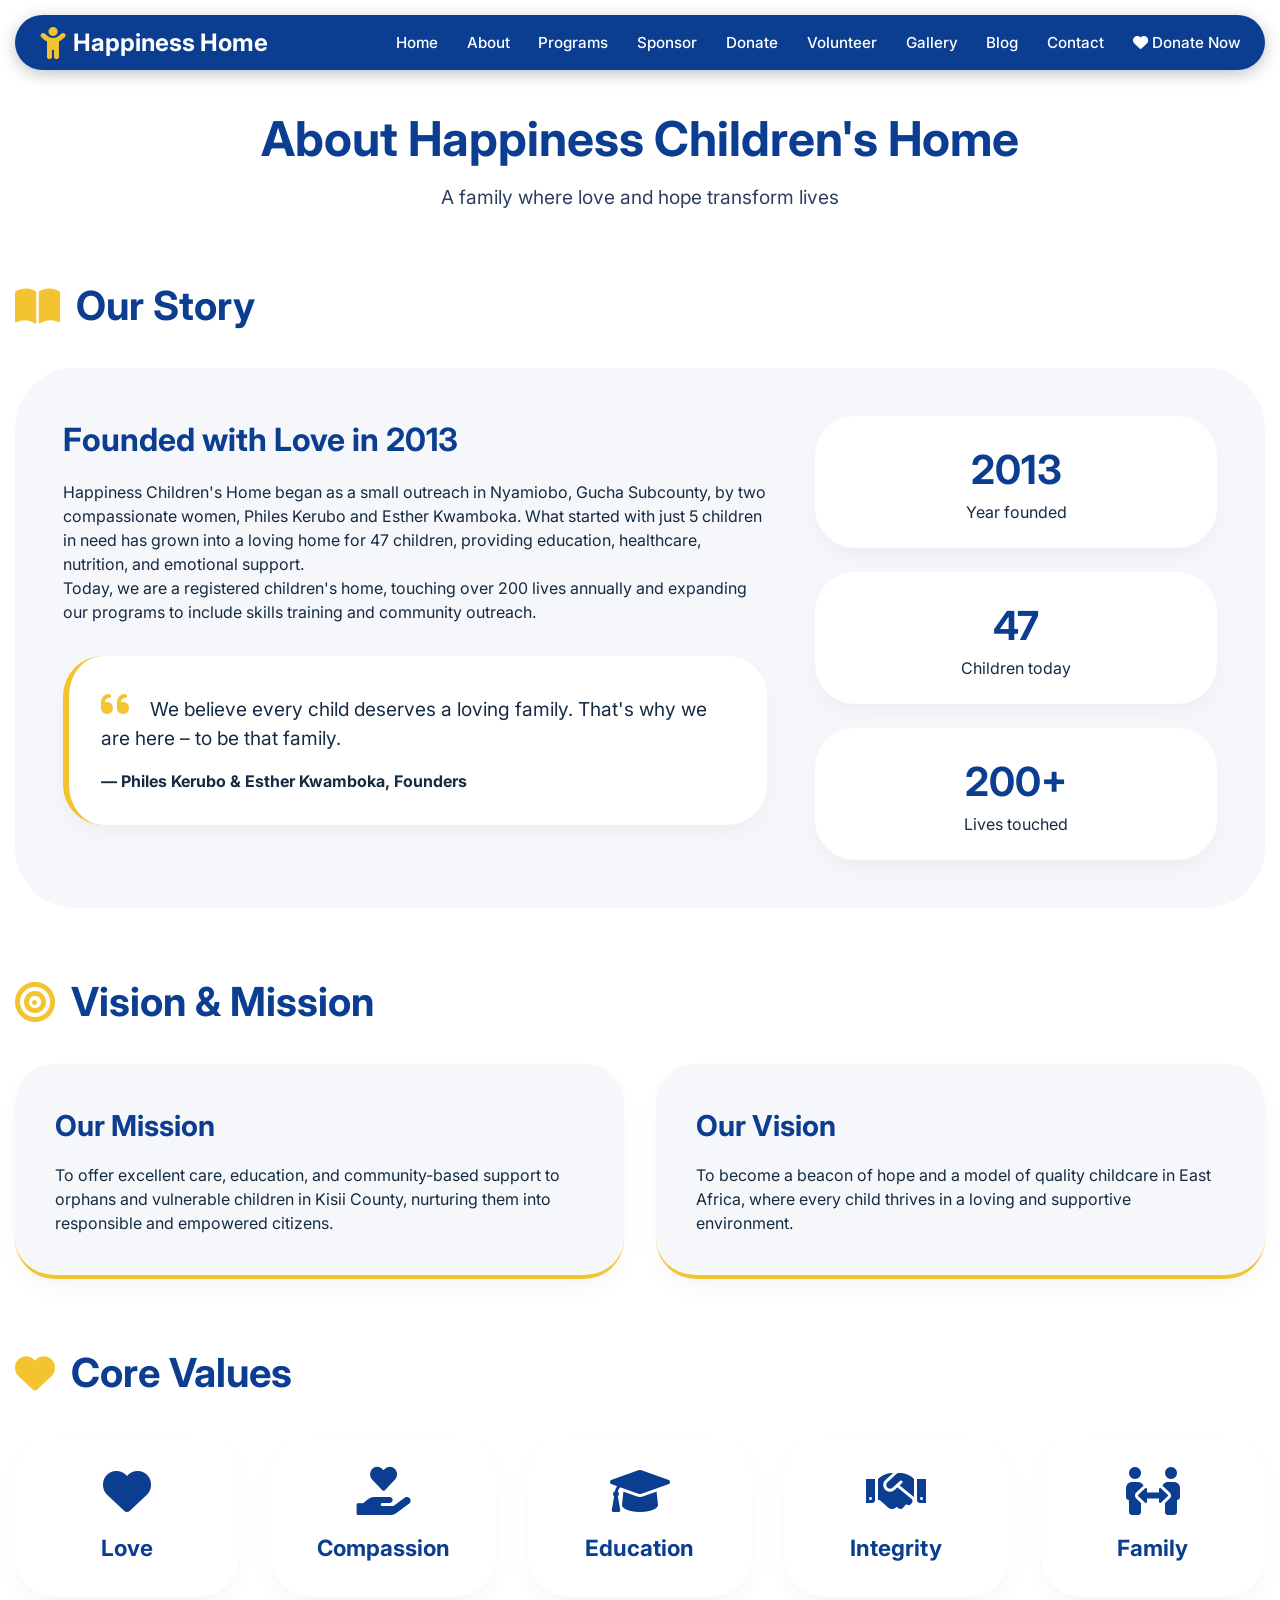
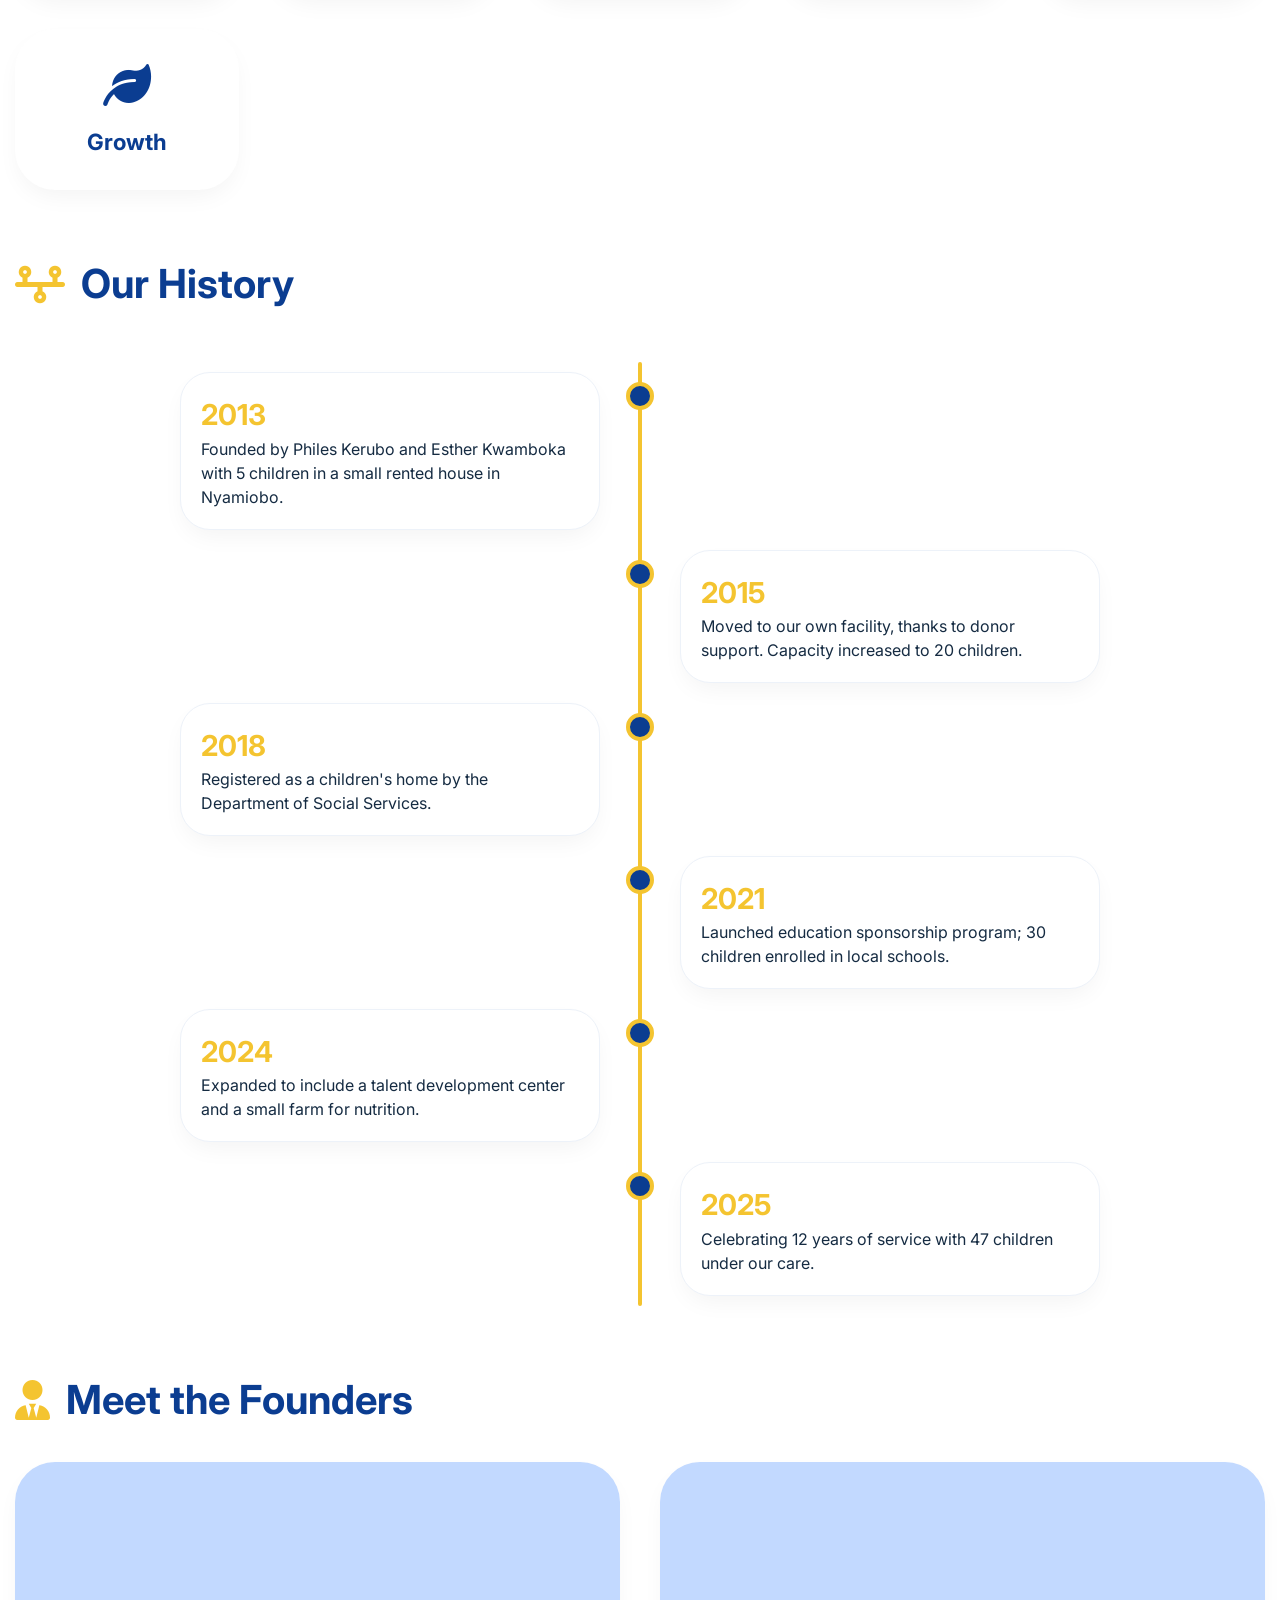
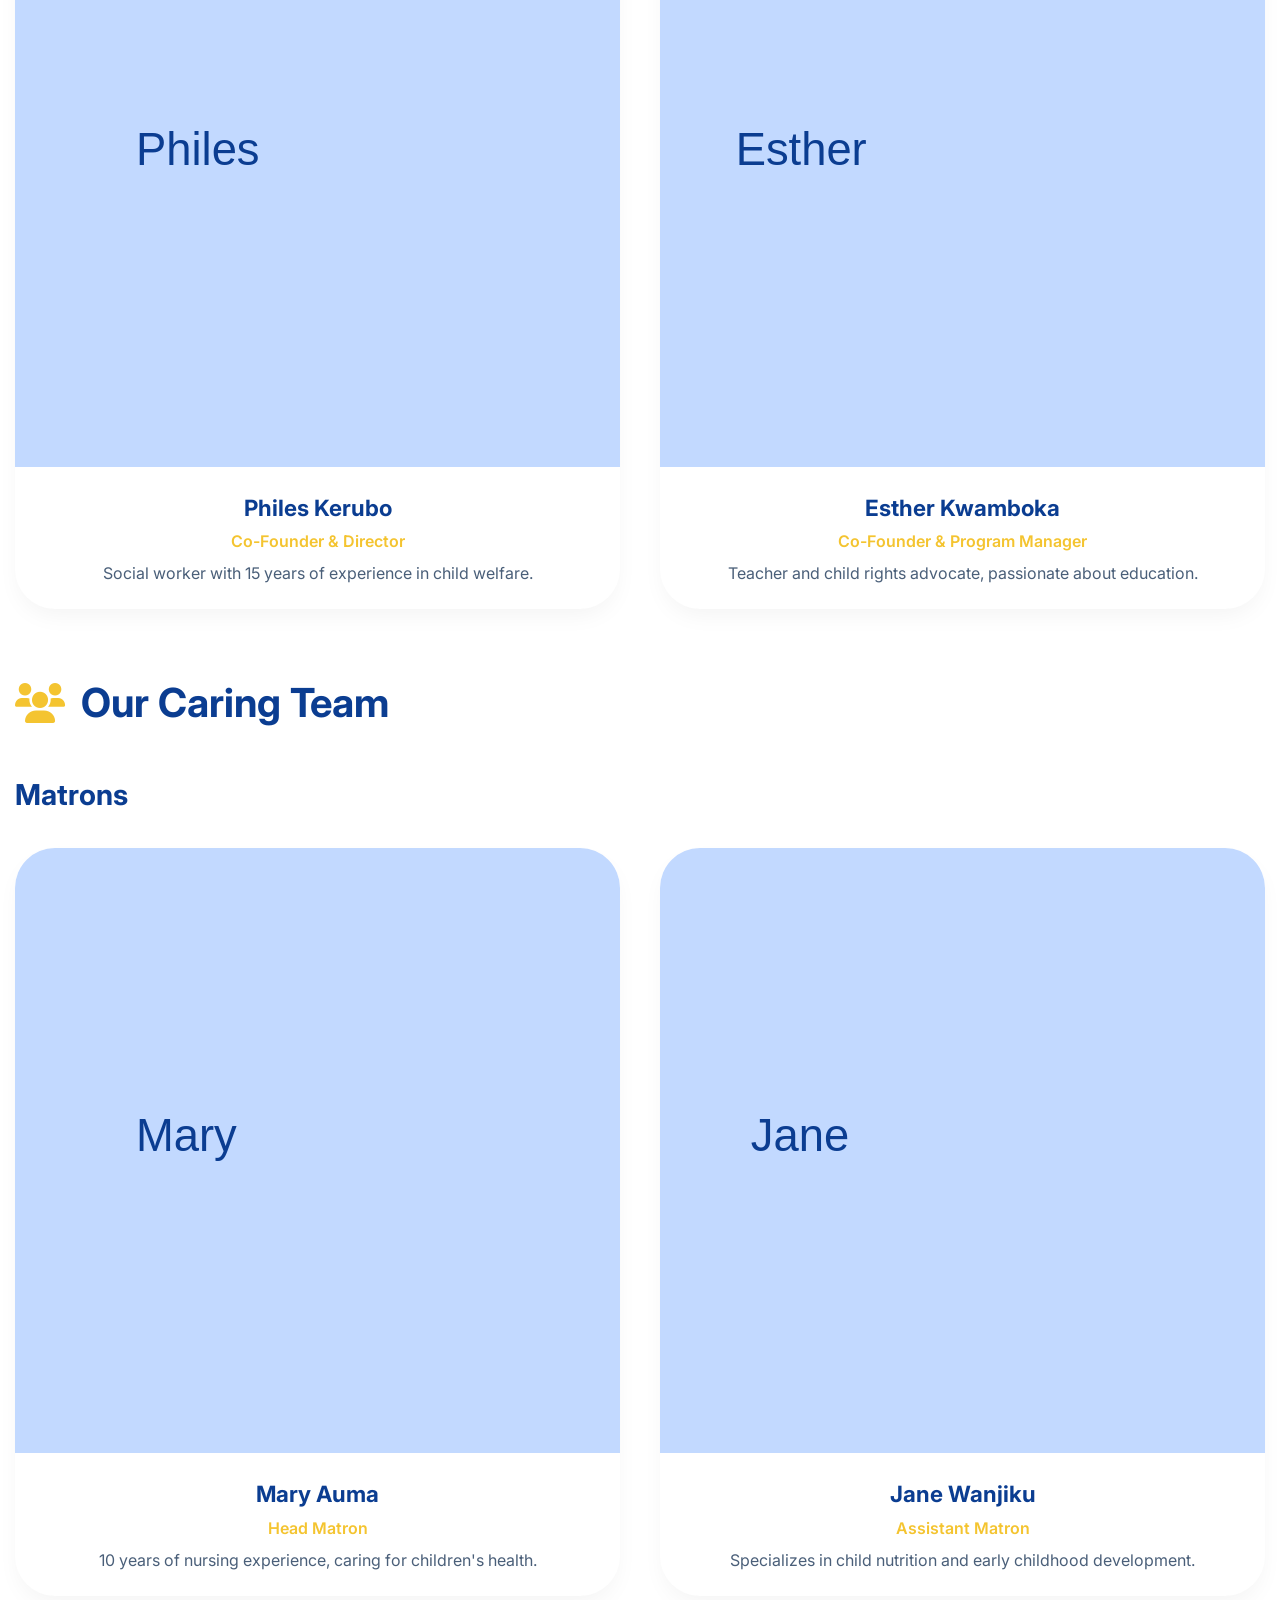
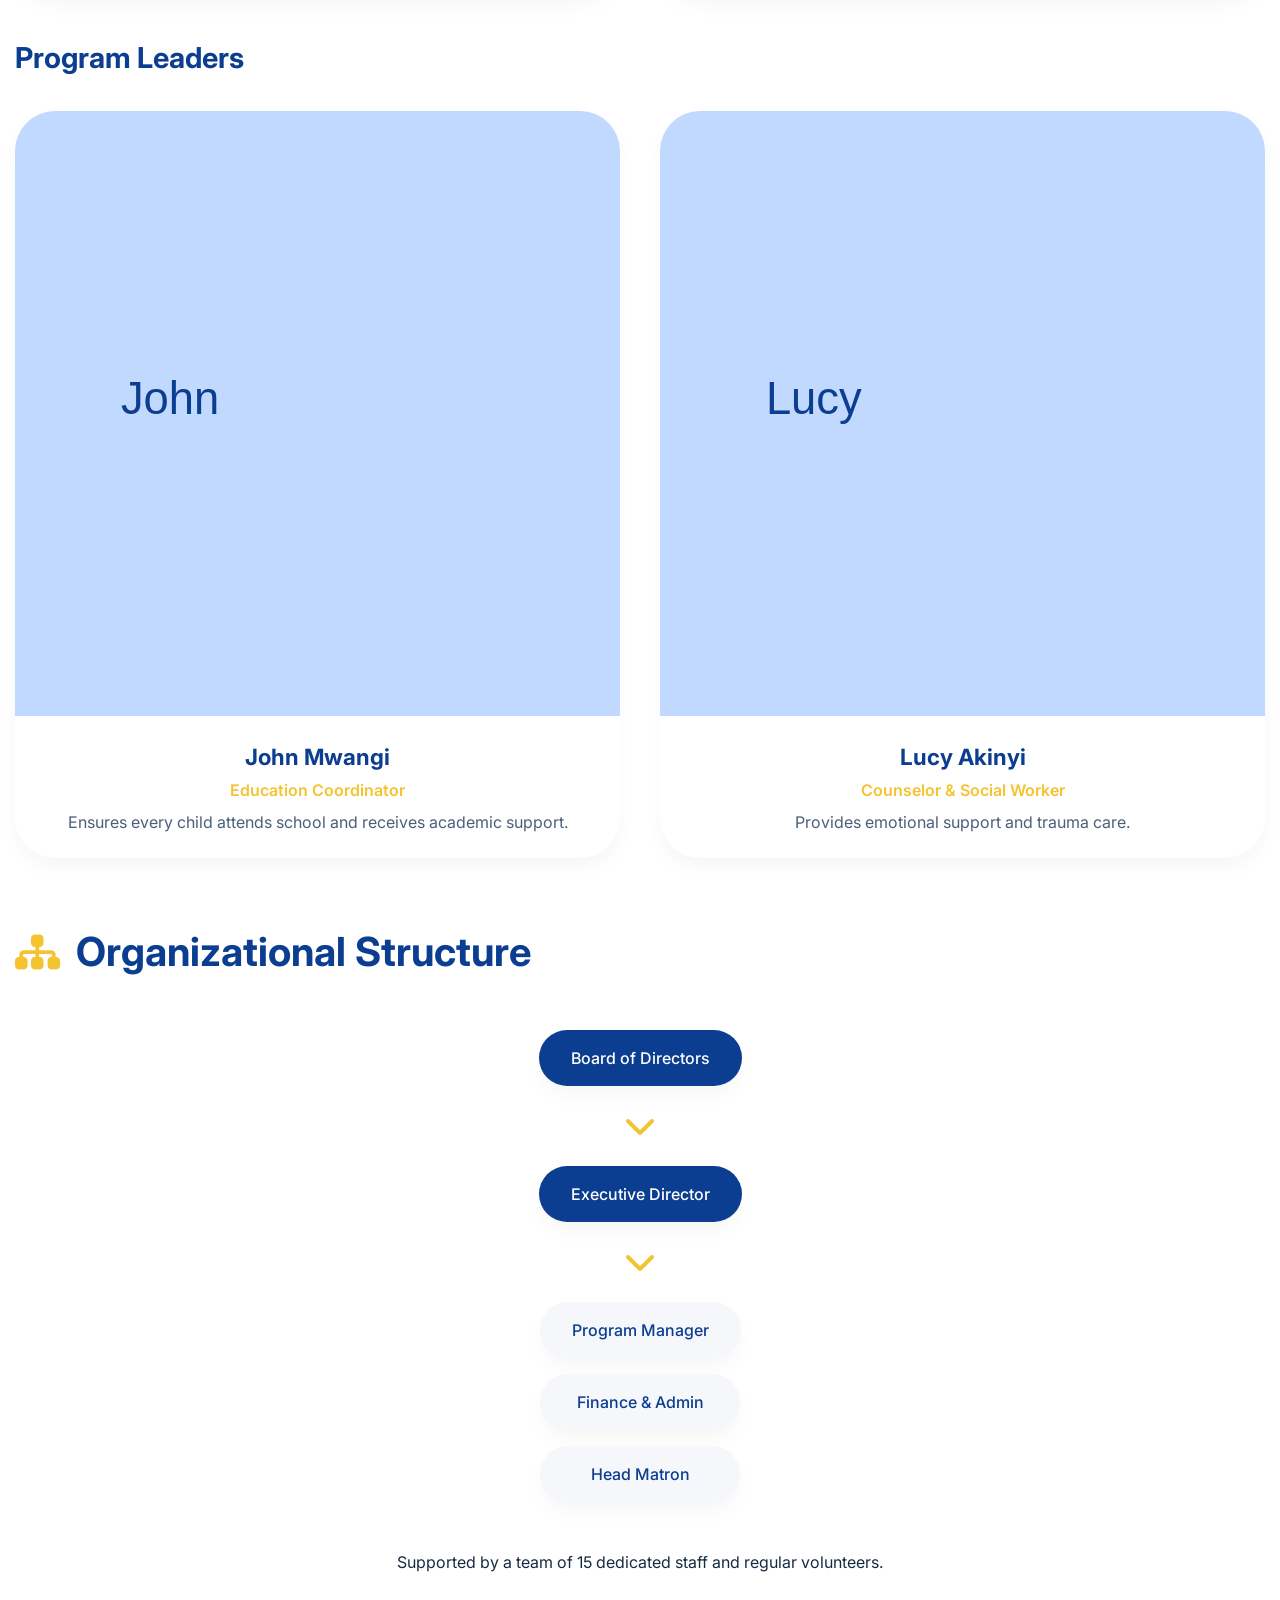
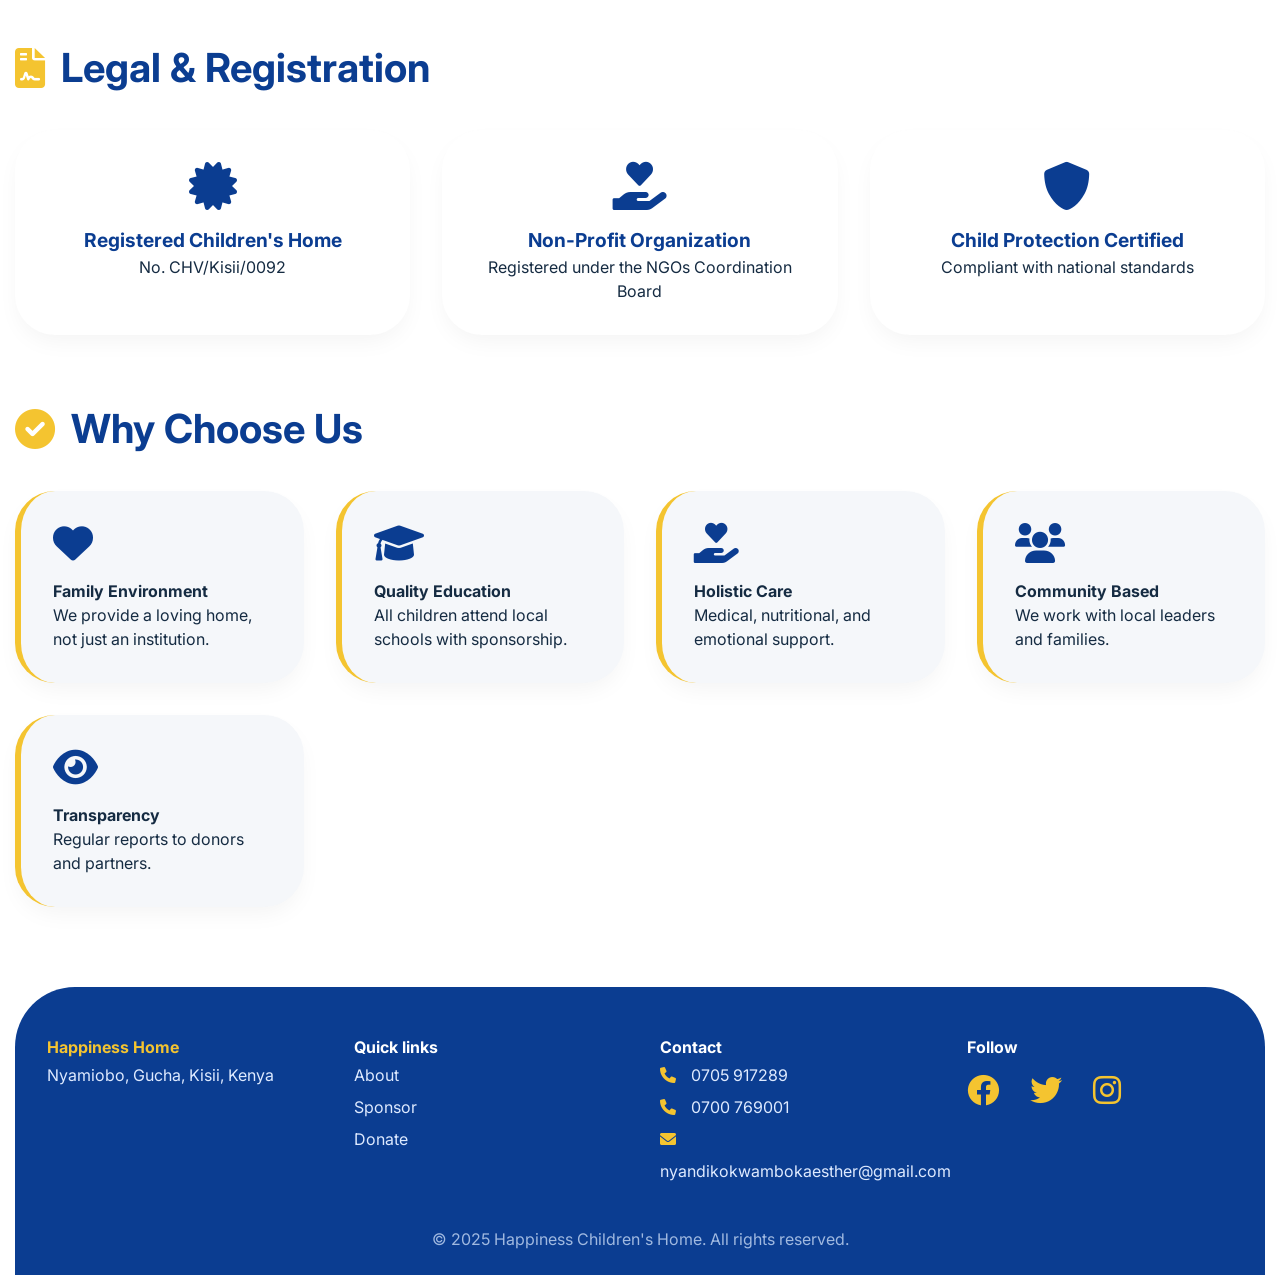
==== about.html @ 5066a1a9 "more updates" ====
<!DOCTYPE html>
<html lang="en">
<head>
    <meta charset="UTF-8">
    <meta name="viewport" content="width=device-width, initial-scale=1.0, maximum-scale=5.0">
    <title>About Us - Happiness Children's Home</title>
    <!-- Font Awesome 6 -->
    <link rel="stylesheet" href="https://cdnjs.cloudflare.com/ajax/libs/font-awesome/6.0.0-beta3/css/all.min.css">
    <!-- Google Fonts: Inter -->
    <link rel="preconnect" href="https://fonts.googleapis.com">
    <link rel="preconnect" href="https://fonts.gstatic.com" crossorigin>
    <link href="https://fonts.googleapis.com/css2?family=Inter:opsz,wght@14..32,300..700&display=swap" rel="stylesheet">
    <style>
        * {
            margin: 0;
            padding: 0;
            box-sizing: border-box;
        }

        body {
            font-family: 'Inter', sans-serif;
            background-color: #ffffff;
            color: #152b42;
            line-height: 1.5;
            padding: 0 15px;
        }

        :root {
            --dark-blue: #0B3D91;
            --white: #FFFFFF;
            --soft-gold: #F4C430;
            --light-sky: #4DA6FF;
            --light-bg: #F5F7FA;
            --shadow: 0 20px 35px -8px rgba(0, 30, 60, 0.15);
            --card-shadow: 0 10px 25px -5px rgba(0, 0, 0, 0.05);
        }

        /* floating navigation */
        .floating-nav {
            position: sticky;
            top: 15px;
            z-index: 1000;
            background-color: var(--dark-blue);
            box-shadow: 0 4px 16px rgba(0, 20, 40, 0.25);
            width: 100%;
            max-width: 1280px;
            margin: 0 auto 20px;
            border-radius: 60px;
        }

        .nav-container {
            display: flex;
            align-items: center;
            justify-content: space-between;
            padding: 0.6rem 1.5rem;
        }

        .logo a {
            font-weight: 700;
            font-size: 1.5rem;
            color: var(--white);
            text-decoration: none;
            display: flex;
            align-items: center;
            gap: 0.4rem;
        }

        .logo i {
            color: var(--soft-gold);
            font-size: 2rem;
        }

        .nav-menu {
            display: flex;
            align-items: center;
            gap: 1.8rem;
            list-style: none;
        }

        .nav-menu li a {
            color: var(--white);
            text-decoration: none;
            font-weight: 500;
            font-size: 0.95rem;
            transition: 0.2s;
            padding-bottom: 0.25rem;
            border-bottom: 2px solid transparent;
        }

        .nav-menu li a:hover,
        .nav-menu li a.active {
            border-bottom-color: var(--soft-gold);
            color: var(--soft-gold);
        }

        .donate-btn-nav {
            background-color: var(--soft-gold);
            color: var(--dark-blue) !important;
            padding: 0.5rem 1.8rem !important;
            border-radius: 40px;
            font-weight: 600;
            border-bottom: none !important;
        }

        .hamburger {
            display: none;
            font-size: 2rem;
            color: white;
            background: none;
            border: none;
            cursor: pointer;
        }

        /* mobile menu */
        .mobile-menu {
            display: none;
            position: fixed;
            top: 85px;
            left: 15px;
            right: 15px;
            background: var(--light-bg);
            border-radius: 30px;
            padding: 1.5rem;
            box-shadow: var(--shadow);
            z-index: 999;
            border: 2px solid var(--soft-gold);
            max-height: 80vh;
            overflow-y: auto;
        }

        .mobile-menu:not(.hide) {
            display: block;
        }

        .mobile-nav-links {
            list-style: none;
        }

        .mobile-nav-links li {
            margin-bottom: 0.8rem;
        }

        .mobile-nav-links li a {
            display: block;
            padding: 0.8rem 1rem;
            background: white;
            color: var(--dark-blue);
            text-decoration: none;
            font-weight: 500;
            border-radius: 40px;
            text-align: center;
            border: 1px solid #e0e7f0;
        }

        .mobile-nav-links .donate-btn-mobile {
            background: var(--soft-gold);
            font-weight: 700;
            border: none;
        }

        /* page header */
        .page-header {
            text-align: center;
            margin: 3rem 0 2rem;
        }

        .page-header h1 {
            font-size: 3rem;
            color: var(--dark-blue);
            margin-bottom: 0.5rem;
        }

        .page-header p {
            color: #2d3e5f;
            font-size: 1.2rem;
        }

        /* section titles */
        .section-title {
            font-size: 2.5rem;
            color: var(--dark-blue);
            margin: 4rem 0 2rem;
            display: flex;
            align-items: center;
            gap: 1rem;
            flex-wrap: wrap;
        }

        .section-title i {
            color: var(--soft-gold);
            font-size: 2.5rem;
        }

        .section-subtitle {
            font-size: 1.8rem;
            color: var(--dark-blue);
            margin: 2.5rem 0 1.5rem;
        }

        /* our story */
        .story-grid {
            display: flex;
            flex-wrap: wrap;
            gap: 3rem;
            background: var(--light-bg);
            border-radius: 60px;
            padding: 3rem;
            margin: 2rem 0;
        }

        .story-content {
            flex: 2 1 400px;
        }

        .story-content h2 {
            font-size: 2rem;
            color: var(--dark-blue);
            margin-bottom: 1rem;
        }

        .founder-quote {
            background: white;
            padding: 2rem;
            border-radius: 40px;
            margin-top: 2rem;
            box-shadow: var(--card-shadow);
            border-left: 6px solid var(--soft-gold);
        }

        .founder-quote i {
            color: var(--soft-gold);
            font-size: 2rem;
            margin-right: 1rem;
        }

        .story-stats {
            flex: 1 1 250px;
            display: flex;
            flex-direction: column;
            gap: 1.5rem;
        }

        .stat-bubble {
            background: white;
            border-radius: 40px;
            padding: 1.5rem;
            text-align: center;
            box-shadow: var(--card-shadow);
        }

        .stat-bubble h3 {
            font-size: 2.5rem;
            color: var(--dark-blue);
        }

        /* mission vision cards */
        .mv-grid {
            display: grid;
            grid-template-columns: repeat(auto-fit, minmax(280px, 1fr));
            gap: 2rem;
            margin: 2rem 0;
        }

        .mv-card {
            background: var(--light-bg);
            padding: 2.5rem;
            border-radius: 40px;
            box-shadow: var(--card-shadow);
            border-bottom: 4px solid var(--soft-gold);
        }

        .mv-card h3 {
            font-size: 1.8rem;
            color: var(--dark-blue);
            margin-bottom: 1rem;
        }

        /* core values grid */
        .values-grid {
            display: grid;
            grid-template-columns: repeat(auto-fit, minmax(200px, 1fr));
            gap: 2rem;
            margin: 2rem 0;
        }

        .value-item {
            background: white;
            padding: 2rem;
            border-radius: 40px;
            text-align: center;
            box-shadow: var(--card-shadow);
            transition: transform 0.3s;
        }

        .value-item:hover {
            transform: translateY(-5px);
        }

        .value-item i {
            font-size: 3rem;
            color: var(--dark-blue);
            margin-bottom: 1rem;
        }

        .value-item h4 {
            font-size: 1.4rem;
            color: var(--dark-blue);
        }

        /* timeline */
        .timeline {
            position: relative;
            max-width: 1000px;
            margin: 3rem auto;
        }

        .timeline::after {
            content: '';
            position: absolute;
            width: 4px;
            background: var(--soft-gold);
            top: 0;
            bottom: 0;
            left: 50%;
            margin-left: -2px;
            border-radius: 2px;
        }

        .timeline-item {
            padding: 10px 40px;
            position: relative;
            width: 50%;
            box-sizing: border-box;
        }

        .timeline-item:nth-child(odd) {
            left: 0;
        }

        .timeline-item:nth-child(even) {
            left: 50%;
        }

        .timeline-content {
            padding: 20px;
            background: white;
            border-radius: 30px;
            box-shadow: var(--card-shadow);
            border: 1px solid #edf2f9;
        }

        .timeline-content .year {
            font-size: 1.8rem;
            font-weight: 700;
            color: var(--soft-gold);
        }

        .timeline-item::after {
            content: '';
            position: absolute;
            width: 20px;
            height: 20px;
            background: var(--dark-blue);
            border: 4px solid var(--soft-gold);
            border-radius: 50%;
            top: 20px;
            right: -14px;
            z-index: 1;
        }

        .timeline-item:nth-child(even)::after {
            left: -14px;
        }

        /* team grid (founders, matrons, leaders) */
        .team-grid {
            display: grid;
            grid-template-columns: repeat(auto-fit, minmax(240px, 1fr));
            gap: 2.5rem;
            margin: 2rem 0;
        }

        .team-card {
            background: white;
            border-radius: 40px;
            overflow: hidden;
            box-shadow: var(--card-shadow);
            transition: transform 0.3s, box-shadow 0.3s;
            text-align: center;
        }

        .team-card:hover {
            transform: translateY(-8px);
            box-shadow: 0 20px 30px -8px rgba(11,61,145,0.2);
        }

        .team-image {
            width: 100%;
            aspect-ratio: 1 / 1;
            overflow: hidden;
        }

        .team-image img {
            width: 100%;
            height: 100%;
            object-fit: cover;
            transition: transform 0.4s;
        }

        .team-card:hover .team-image img {
            transform: scale(1.05);
        }

        .team-info {
            padding: 1.5rem;
        }

        .team-info h4 {
            font-size: 1.4rem;
            color: var(--dark-blue);
            margin-bottom: 0.3rem;
        }

        .team-info .role {
            color: var(--soft-gold);
            font-weight: 600;
            margin-bottom: 0.5rem;
        }

        .team-info p {
            color: #4a5f79;
        }

        /* organizational structure (simple tree) */
        .org-chart {
            display: flex;
            flex-wrap: wrap;
            justify-content: center;
            gap: 2rem;
            margin: 3rem 0;
        }

        .org-level {
            display: flex;
            flex-direction: column;
            align-items: center;
            gap: 1rem;
        }

        .org-node {
            background: var(--dark-blue);
            color: white;
            padding: 1rem 2rem;
            border-radius: 60px;
            font-weight: 500;
            box-shadow: var(--card-shadow);
            min-width: 200px;
            text-align: center;
        }

        .org-node.small {
            background: var(--light-bg);
            color: var(--dark-blue);
        }

        .org-connector {
            font-size: 2rem;
            color: var(--soft-gold);
        }

        /* legal badges */
        .legal-grid {
            display: flex;
            flex-wrap: wrap;
            gap: 2rem;
            justify-content: center;
            margin: 2rem 0;
        }

        .legal-badge {
            background: white;
            padding: 2rem;
            border-radius: 40px;
            box-shadow: var(--card-shadow);
            text-align: center;
            flex: 1 1 200px;
        }

        .legal-badge i {
            font-size: 3rem;
            color: var(--dark-blue);
            margin-bottom: 1rem;
        }

        .legal-badge h4 {
            font-size: 1.2rem;
            color: var(--dark-blue);
        }

        /* why choose us */
        .why-grid {
            display: grid;
            grid-template-columns: repeat(auto-fit, minmax(250px, 1fr));
            gap: 2rem;
            margin: 2rem 0;
        }

        .why-card {
            background: var(--light-bg);
            padding: 2rem;
            border-radius: 40px;
            box-shadow: var(--card-shadow);
            border-left: 6px solid var(--soft-gold);
        }

        .why-card i {
            font-size: 2.5rem;
            color: var(--dark-blue);
            margin-bottom: 1rem;
        }

        /* footer */
        footer {
            background: var(--dark-blue);
            color: white;
            margin-top: 5rem;
            padding: 3rem 2rem 1.5rem;
            border-radius: 60px 60px 0 0;
        }

        .footer-grid {
            max-width: 1280px;
            margin: 0 auto;
            display: grid;
            grid-template-columns: repeat(auto-fit, minmax(180px, 1fr));
            gap: 2.5rem;
        }

        .footer-col p, .footer-col a {
            color: #deeaff;
            text-decoration: none;
            line-height: 2;
        }

        .footer-col i {
            margin-right: 0.7rem;
            color: var(--soft-gold);
        }

        .social-icons a {
            font-size: 2rem;
            margin-right: 1rem;
            color: white;
        }

        .copyright {
            text-align: center;
            padding-top: 2.5rem;
            color: #a0b9e0;
        }

        /* responsive */
        @media screen and (max-width: 900px) {
            .nav-menu {
                display: none;
            }
            .hamburger {
                display: block;
            }
            .floating-nav {
                top: 10px;
                border-radius: 40px;
            }
            .page-header h1 {
                font-size: 2.4rem;
            }
            .section-title {
                font-size: 2rem;
            }
            .timeline::after {
                left: 31px;
            }
            .timeline-item {
                width: 100%;
                padding-left: 70px;
                padding-right: 25px;
            }
            .timeline-item:nth-child(even) {
                left: 0;
            }
            .timeline-item::after {
                left: 18px !important;
                right: auto;
            }
            .story-grid {
                padding: 1.5rem;
            }
        }

        @media screen and (max-width: 600px) {
            .team-grid {
                grid-template-columns: 1fr;
            }
        }
    </style>
</head>
<body>
    <!-- floating navigation -->
    <nav class="floating-nav">
        <div class="nav-container">
            <div class="logo">
                <a href="#"><i class="fas fa-child"></i> Happiness Home</a>
            </div>
            <ul class="nav-menu">
                <li><a href="index.html">Home</a></li>
            <li><a href="about.html">About</a></li>
            <li><a href="programs.html">Programs</a></li>
            <li><a href="sponsor.html">Sponsor</a></li>
            <li><a href="donate.html">Donate</a></li>
            <li><a href="volunteer.html">Volunteer</a></li>
            <li><a href="gallery.html">Gallery</a></li>
            <li><a href="blog.html">Blog</a></li>
            <li><a href="contact.html">Contact</a></li>
            <li><a href="donate.html" class="donate-btn-mobile"><i class="fas fa-heart"></i> Donate Now</a></li>
            </ul>
            <button class="hamburger" id="hamburgerBtn"><i class="fas fa-bars"></i></button>
        </div>
    </nav>

    <!-- mobile menu -->
    <div id="mobileMenu" class="mobile-menu hide">
        <ul class="mobile-nav-links">
            <li><a href="index.html">Home</a></li>
            <li><a href="about.html">About</a></li>
            <li><a href="programs.html">Programs</a></li>
            <li><a href="sponsor.html">Sponsor</a></li>
            <li><a href="donate.html">Donate</a></li>
            <li><a href="volunteer.html">Volunteer</a></li>
            <li><a href="gallery.html">Gallery</a></li>
            <li><a href="blog.html">Blog</a></li>
            <li><a href="contact.html">Contact</a></li>
            <li><a href="donate.html" class="donate-btn-mobile"><i class="fas fa-heart"></i> Donate Now</a></li>
        </ul>
    </div>

    <main>
        <div class="page-header">
            <h1>About Happiness Children's Home</h1>
            <p>A family where love and hope transform lives</p>
        </div>

        <!-- Our Story -->
        <section>
            <h2 class="section-title"><i class="fas fa-book-open"></i> Our Story</h2>
            <div class="story-grid">
                <div class="story-content">
                    <h2>Founded with Love in 2013</h2>
                    <p>Happiness Children's Home began as a small outreach in Nyamiobo, Gucha Subcounty, by two compassionate women, Philes Kerubo and Esther Kwamboka. What started with just 5 children in need has grown into a loving home for 47 children, providing education, healthcare, nutrition, and emotional support.</p>
                    <p>Today, we are a registered children's home, touching over 200 lives annually and expanding our programs to include skills training and community outreach.</p>
                    <div class="founder-quote">
                        <i class="fas fa-quote-left"></i>
                        <p style="display:inline; font-size:1.2rem;">We believe every child deserves a loving family. That's why we are here – to be that family.</p>
                        <p style="margin-top:1rem;"><strong>— Philes Kerubo & Esther Kwamboka, Founders</strong></p>
                    </div>
                </div>
                <div class="story-stats">
                    <div class="stat-bubble">
                        <h3>2013</h3>
                        <p>Year founded</p>
                    </div>
                    <div class="stat-bubble">
                        <h3>47</h3>
                        <p>Children today</p>
                    </div>
                    <div class="stat-bubble">
                        <h3>200+</h3>
                        <p>Lives touched</p>
                    </div>
                </div>
            </div>
        </section>

        <!-- Vision & Mission -->
        <section>
            <h2 class="section-title"><i class="fas fa-bullseye"></i> Vision & Mission</h2>
            <div class="mv-grid">
                <div class="mv-card">
                    <h3>Our Mission</h3>
                    <p>To offer excellent care, education, and community-based support to orphans and vulnerable children in Kisii County, nurturing them into responsible and empowered citizens.</p>
                </div>
                <div class="mv-card">
                    <h3>Our Vision</h3>
                    <p>To become a beacon of hope and a model of quality childcare in East Africa, where every child thrives in a loving and supportive environment.</p>
                </div>
            </div>
        </section>

        <!-- Core Values -->
        <section>
            <h2 class="section-title"><i class="fas fa-heart"></i> Core Values</h2>
            <div class="values-grid">
                <div class="value-item"><i class="fas fa-heart"></i><h4>Love</h4></div>
                <div class="value-item"><i class="fas fa-hand-holding-heart"></i><h4>Compassion</h4></div>
                <div class="value-item"><i class="fas fa-graduation-cap"></i><h4>Education</h4></div>
                <div class="value-item"><i class="fas fa-handshake"></i><h4>Integrity</h4></div>
                <div class="value-item"><i class="fas fa-people-arrows"></i><h4>Family</h4></div>
                <div class="value-item"><i class="fas fa-leaf"></i><h4>Growth</h4></div>
            </div>
        </section>

        <!-- Our History Timeline -->
        <section>
            <h2 class="section-title"><i class="fas fa-timeline"></i> Our History</h2>
            <div class="timeline">
                <div class="timeline-item">
                    <div class="timeline-content">
                        <span class="year">2013</span>
                        <p>Founded by Philes Kerubo and Esther Kwamboka with 5 children in a small rented house in Nyamiobo.</p>
                    </div>
                </div>
                <div class="timeline-item">
                    <div class="timeline-content">
                        <span class="year">2015</span>
                        <p>Moved to our own facility, thanks to donor support. Capacity increased to 20 children.</p>
                    </div>
                </div>
                <div class="timeline-item">
                    <div class="timeline-content">
                        <span class="year">2018</span>
                        <p>Registered as a children's home by the Department of Social Services.</p>
                    </div>
                </div>
                <div class="timeline-item">
                    <div class="timeline-content">
                        <span class="year">2021</span>
                        <p>Launched education sponsorship program; 30 children enrolled in local schools.</p>
                    </div>
                </div>
                <div class="timeline-item">
                    <div class="timeline-content">
                        <span class="year">2024</span>
                        <p>Expanded to include a talent development center and a small farm for nutrition.</p>
                    </div>
                </div>
                <div class="timeline-item">
                    <div class="timeline-content">
                        <span class="year">2025</span>
                        <p>Celebrating 12 years of service with 47 children under our care.</p>
                    </div>
                </div>
            </div>
        </section>

        <!-- Meet the Founders -->
        <section>
            <h2 class="section-title"><i class="fas fa-user-tie"></i> Meet the Founders</h2>
            <div class="team-grid">
                <div class="team-card">
                    <div class="team-image">
                        <img src="images/ld1.png" alt="Philes Kerubo" onerror="this.onerror=null; this.src='data:image/svg+xml,%3Csvg%20xmlns%3D%22http%3A%2F%2Fwww.w3.org%2F2000%2Fsvg%22%20width%3D%22400%22%20height%3D%22400%22%20viewBox%3D%220%200%20400%20400%22%3E%3Crect%20width%3D%22400%22%20height%3D%22400%22%20fill%3D%22%23c2d9ff%22%2F%3E%3Ctext%20x%3D%2280%22%20y%3D%22200%22%20font-family%3D%22Arial%22%20font-size%3D%2230%22%20fill%3D%22%230B3D91%22%3EPhiles%3C%2Ftext%3E%3C%2Fsvg%3E';">
                    </div>
                    <div class="team-info">
                        <h4>Philes Kerubo</h4>
                        <div class="role">Co-Founder & Director</div>
                        <p>Social worker with 15 years of experience in child welfare.</p>
                    </div>
                </div>
                <div class="team-card">
                    <div class="team-image">
                        <img src="images/ld2.png" alt="Esther Kwamboka" onerror="this.onerror=null; this.src='data:image/svg+xml,%3Csvg%20xmlns%3D%22http%3A%2F%2Fwww.w3.org%2F2000%2Fsvg%22%20width%3D%22400%22%20height%3D%22400%22%20viewBox%3D%220%200%20400%20400%22%3E%3Crect%20width%3D%22400%22%20height%3D%22400%22%20fill%3D%22%23c2d9ff%22%2F%3E%3Ctext%20x%3D%2250%22%20y%3D%22200%22%20font-family%3D%22Arial%22%20font-size%3D%2230%22%20fill%3D%22%230B3D91%22%3EEsther%3C%2Ftext%3E%3C%2Fsvg%3E';">
                    </div>
                    <div class="team-info">
                        <h4>Esther Kwamboka</h4>
                        <div class="role">Co-Founder & Program Manager</div>
                        <p>Teacher and child rights advocate, passionate about education.</p>
                    </div>
                </div>
            </div>
        </section>

        <!-- Meet the Matrons & Leaders -->
        <section>
            <h2 class="section-title"><i class="fas fa-users"></i> Our Caring Team</h2>
            <h3 class="section-subtitle">Matrons</h3>
            <div class="team-grid">
                <div class="team-card">
                    <div class="team-image">
                        <img src="images/matron1.png" alt="Mary Auma" onerror="this.onerror=null; this.src='data:image/svg+xml,%3Csvg%20xmlns%3D%22http%3A%2F%2Fwww.w3.org%2F2000%2Fsvg%22%20width%3D%22400%22%20height%3D%22400%22%20viewBox%3D%220%200%20400%20400%22%3E%3Crect%20width%3D%22400%22%20height%3D%22400%22%20fill%3D%22%23c2d9ff%22%2F%3E%3Ctext%20x%3D%2280%22%20y%3D%22200%22%20font-family%3D%22Arial%22%20font-size%3D%2230%22%20fill%3D%22%230B3D91%22%3EMary%3C%2Ftext%3E%3C%2Fsvg%3E';">
                    </div>
                    <div class="team-info">
                        <h4>Mary Auma</h4>
                        <div class="role">Head Matron</div>
                        <p>10 years of nursing experience, caring for children's health.</p>
                    </div>
                </div>
                <div class="team-card">
                    <div class="team-image">
                        <img src="images/matron2.png" alt="Jane Wanjiku" onerror="this.onerror=null; this.src='data:image/svg+xml,%3Csvg%20xmlns%3D%22http%3A%2F%2Fwww.w3.org%2F2000%2Fsvg%22%20width%3D%22400%22%20height%3D%22400%22%20viewBox%3D%220%200%20400%20400%22%3E%3Crect%20width%3D%22400%22%20height%3D%22400%22%20fill%3D%22%23c2d9ff%22%2F%3E%3Ctext%20x%3D%2260%22%20y%3D%22200%22%20font-family%3D%22Arial%22%20font-size%3D%2230%22%20fill%3D%22%230B3D91%22%3EJane%3C%2Ftext%3E%3C%2Fsvg%3E';">
                    </div>
                    <div class="team-info">
                        <h4>Jane Wanjiku</h4>
                        <div class="role">Assistant Matron</div>
                        <p>Specializes in child nutrition and early childhood development.</p>
                    </div>
                </div>
            </div>

            <h3 class="section-subtitle">Program Leaders</h3>
            <div class="team-grid">
                <div class="team-card">
                    <div class="team-image">
                        <img src="images/ld3.png" alt="John Mwangi" onerror="this.onerror=null; this.src='data:image/svg+xml,%3Csvg%20xmlns%3D%22http%3A%2F%2Fwww.w3.org%2F2000%2Fsvg%22%20width%3D%22400%22%20height%3D%22400%22%20viewBox%3D%220%200%20400%20400%22%3E%3Crect%20width%3D%22400%22%20height%3D%22400%22%20fill%3D%22%23c2d9ff%22%2F%3E%3Ctext%20x%3D%2270%22%20y%3D%22200%22%20font-family%3D%22Arial%22%20font-size%3D%2230%22%20fill%3D%22%230B3D91%22%3EJohn%3C%2Ftext%3E%3C%2Fsvg%3E';">
                    </div>
                    <div class="team-info">
                        <h4>John Mwangi</h4>
                        <div class="role">Education Coordinator</div>
                        <p>Ensures every child attends school and receives academic support.</p>
                    </div>
                </div>
                <div class="team-card">
                    <div class="team-image">
                        <img src="images/ld4.png" alt="Lucy Akinyi" onerror="this.onerror=null; this.src='data:image/svg+xml,%3Csvg%20xmlns%3D%22http%3A%2F%2Fwww.w3.org%2F2000%2Fsvg%22%20width%3D%22400%22%20height%3D%22400%22%20viewBox%3D%220%200%20400%20400%22%3E%3Crect%20width%3D%22400%22%20height%3D%22400%22%20fill%3D%22%23c2d9ff%22%2F%3E%3Ctext%20x%3D%2270%22%20y%3D%22200%22%20font-family%3D%22Arial%22%20font-size%3D%2230%22%20fill%3D%22%230B3D91%22%3ELucy%3C%2Ftext%3E%3C%2Fsvg%3E';">
                    </div>
                    <div class="team-info">
                        <h4>Lucy Akinyi</h4>
                        <div class="role">Counselor & Social Worker</div>
                        <p>Provides emotional support and trauma care.</p>
                    </div>
                </div>
            </div>
        </section>

        <!-- Organizational Structure -->
        <section>
            <h2 class="section-title"><i class="fas fa-sitemap"></i> Organizational Structure</h2>
            <div class="org-chart">
                <div class="org-level">
                    <div class="org-node">Board of Directors</div>
                    <div class="org-connector"><i class="fas fa-chevron-down"></i></div>
                    <div class="org-node">Executive Director</div>
                    <div class="org-connector"><i class="fas fa-chevron-down"></i></div>
                    <div class="org-node small">Program Manager</div>
                    <div class="org-node small">Finance & Admin</div>
                    <div class="org-node small">Head Matron</div>
                </div>
            </div>
            <p style="text-align:center; margin-top:1rem;">Supported by a team of 15 dedicated staff and regular volunteers.</p>
        </section>

        <!-- Legal & Registration Details -->
        <section>
            <h2 class="section-title"><i class="fas fa-file-contract"></i> Legal & Registration</h2>
            <div class="legal-grid">
                <div class="legal-badge">
                    <i class="fas fa-certificate"></i>
                    <h4>Registered Children's Home</h4>
                    <p>No. CHV/Kisii/0092</p>
                </div>
                <div class="legal-badge">
                    <i class="fas fa-hand-holding-heart"></i>
                    <h4>Non-Profit Organization</h4>
                    <p>Registered under the NGOs Coordination Board</p>
                </div>
                <div class="legal-badge">
                    <i class="fas fa-shield-alt"></i>
                    <h4>Child Protection Certified</h4>
                    <p>Compliant with national standards</p>
                </div>
            </div>
        </section>

        <!-- Why Choose Us -->
        <section>
            <h2 class="section-title"><i class="fas fa-check-circle"></i> Why Choose Us</h2>
            <div class="why-grid">
                <div class="why-card">
                    <i class="fas fa-heart"></i>
                    <h4>Family Environment</h4>
                    <p>We provide a loving home, not just an institution.</p>
                </div>
                <div class="why-card">
                    <i class="fas fa-graduation-cap"></i>
                    <h4>Quality Education</h4>
                    <p>All children attend local schools with sponsorship.</p>
                </div>
                <div class="why-card">
                    <i class="fas fa-hand-holding-heart"></i>
                    <h4>Holistic Care</h4>
                    <p>Medical, nutritional, and emotional support.</p>
                </div>
                <div class="why-card">
                    <i class="fas fa-users"></i>
                    <h4>Community Based</h4>
                    <p>We work with local leaders and families.</p>
                </div>
                <div class="why-card">
                    <i class="fas fa-eye"></i>
                    <h4>Transparency</h4>
                    <p>Regular reports to donors and partners.</p>
                </div>
            </div>
        </section>
    </main>

    <footer>
        <div class="footer-grid">
            <div class="footer-col">
                <h4 style="color:var(--soft-gold);">Happiness Home</h4>
                <p>Nyamiobo, Gucha, Kisii, Kenya</p>
            </div>
            <div class="footer-col">
                <h4>Quick links</h4>
                <p><a href="#">About</a></p>
                <p><a href="#">Sponsor</a></p>
                <p><a href="#">Donate</a></p>
            </div>
            <div class="footer-col">
                <h4>Contact</h4>
                <p><i class="fas fa-phone"></i> 0705 917289</p>
                <p><i class="fas fa-phone"></i> 0700 769001</p>
                <p><i class="fas fa-envelope"></i> nyandikokwambokaesther@gmail.com</p>
            </div>
            <div class="footer-col">
                <h4>Follow</h4>
                <div class="social-icons">
                    <a href="#"><i class="fab fa-facebook"></i></a>
                    <a href="#"><i class="fab fa-twitter"></i></a>
                    <a href="#"><i class="fab fa-instagram"></i></a>
                </div>
            </div>
        </div>
        <div class="copyright">© 2025 Happiness Children's Home. All rights reserved.</div>
    </footer>

    <script>
        (function() {
            const hamburger = document.getElementById('hamburgerBtn');
            const mobileMenu = document.getElementById('mobileMenu');
            hamburger.addEventListener('click', (e) => {
                e.stopPropagation();
                mobileMenu.classList.toggle('hide');
                hamburger.querySelector('i').classList.toggle('fa-bars');
                hamburger.querySelector('i').classList.toggle('fa-times');
            });
            document.addEventListener('click', (e) => {
                if (!mobileMenu.contains(e.target) && !hamburger.contains(e.target) && !mobileMenu.classList.contains('hide')) {
                    mobileMenu.classList.add('hide');
                    hamburger.querySelector('i').classList.remove('fa-times');
                    hamburger.querySelector('i').classList.add('fa-bars');
                }
            });
        })();
    </script>
</body>
</html>
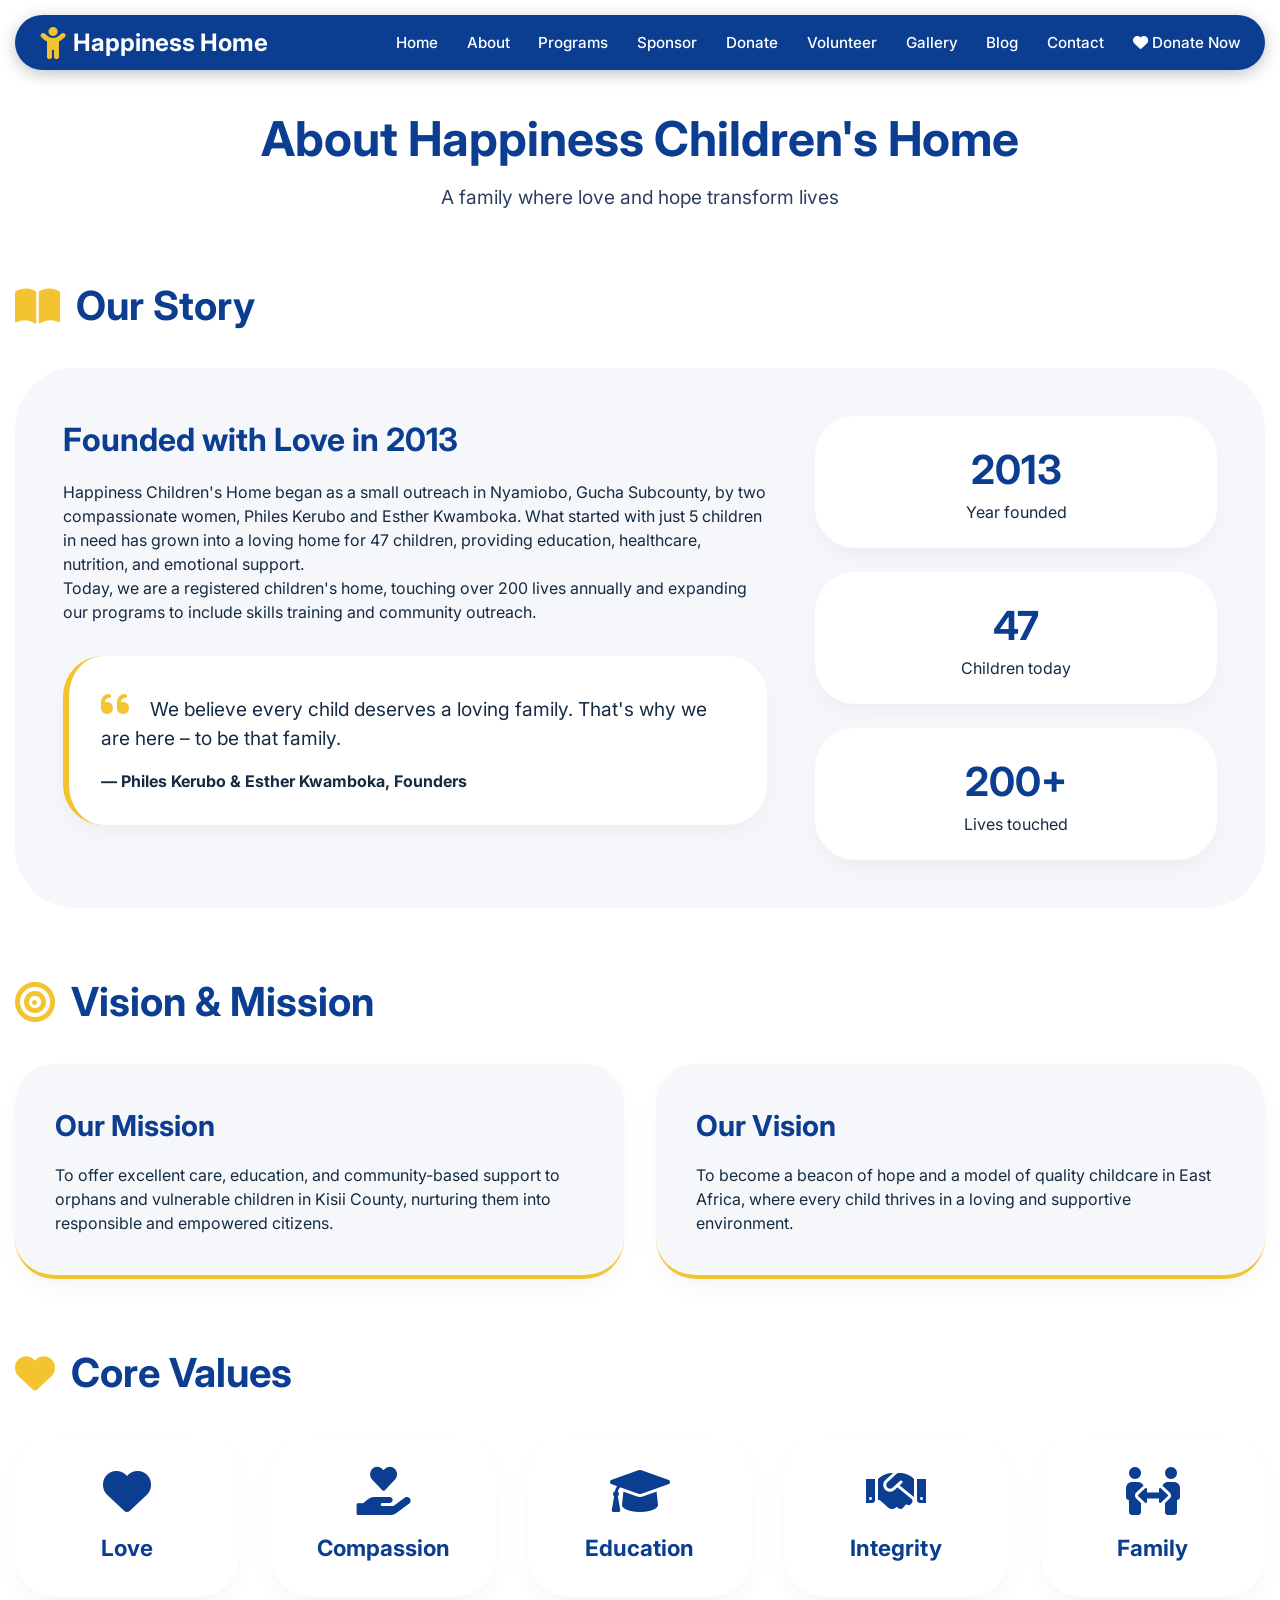
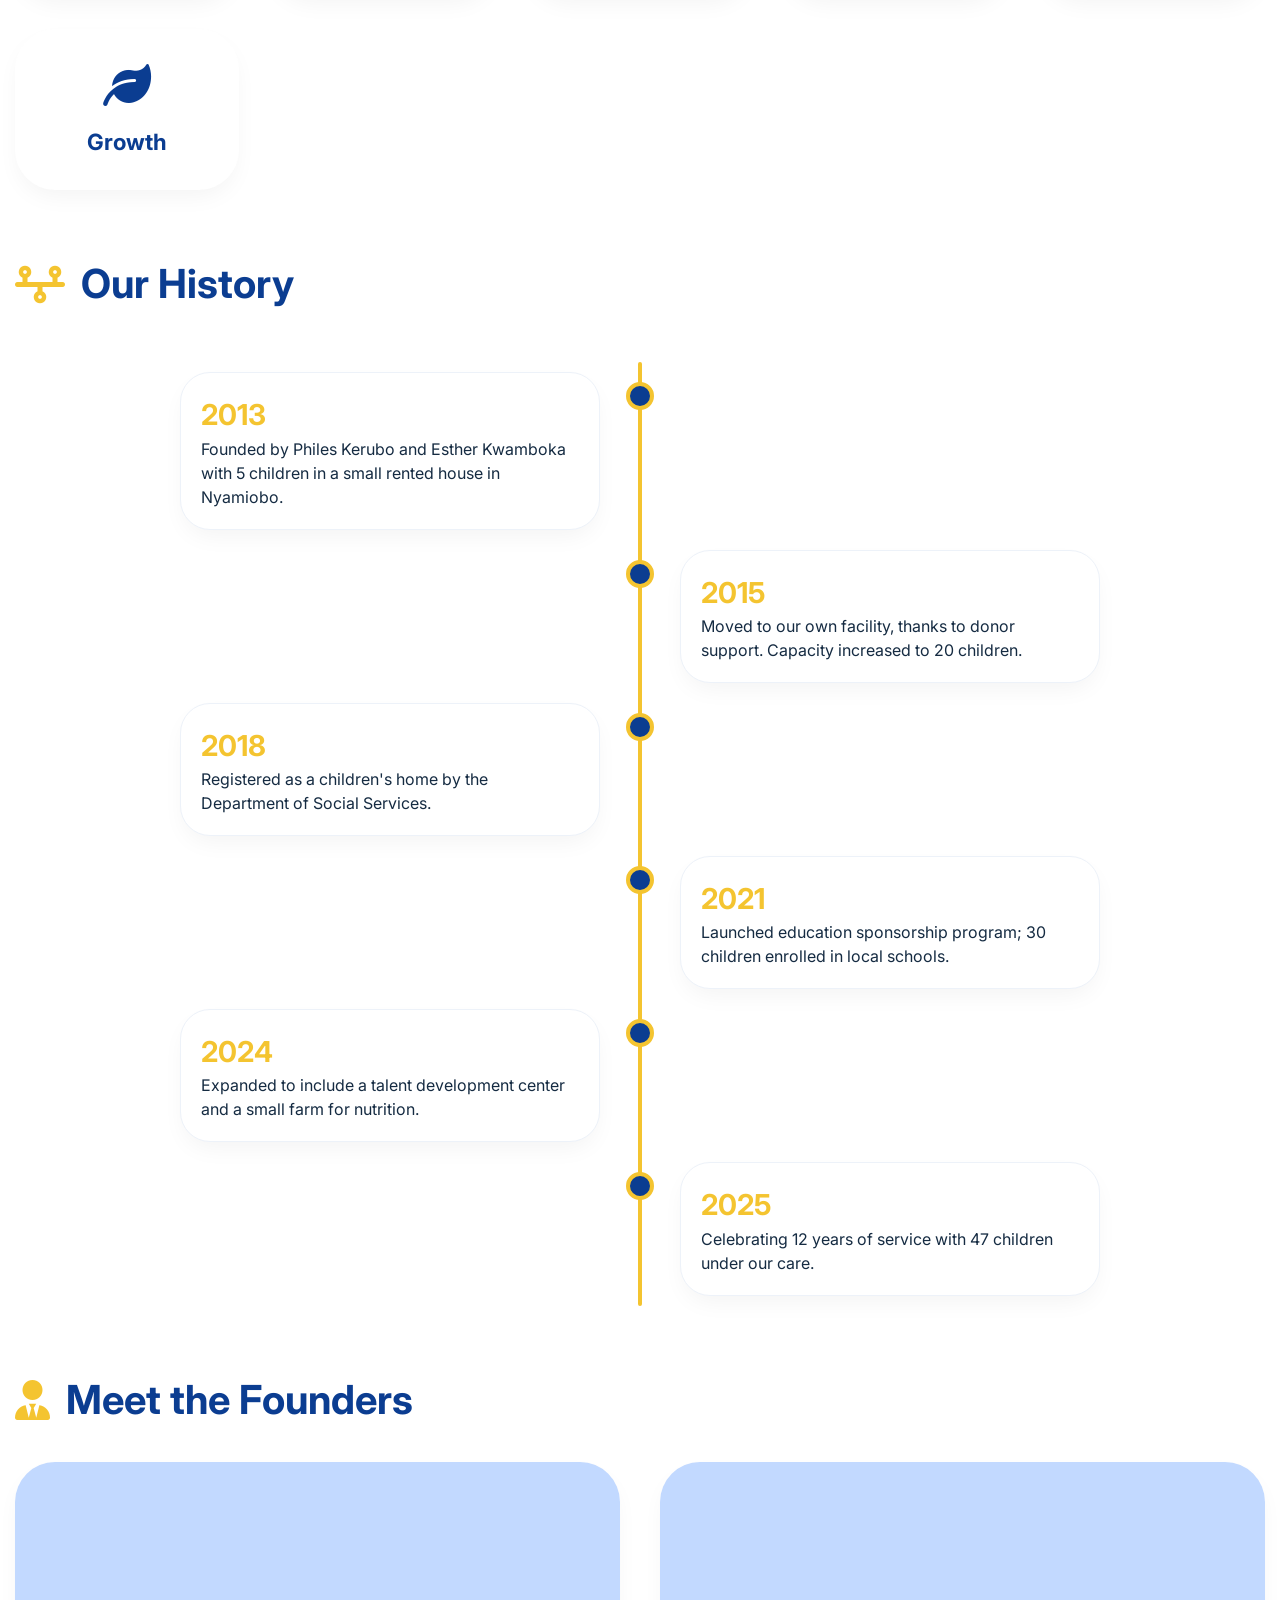
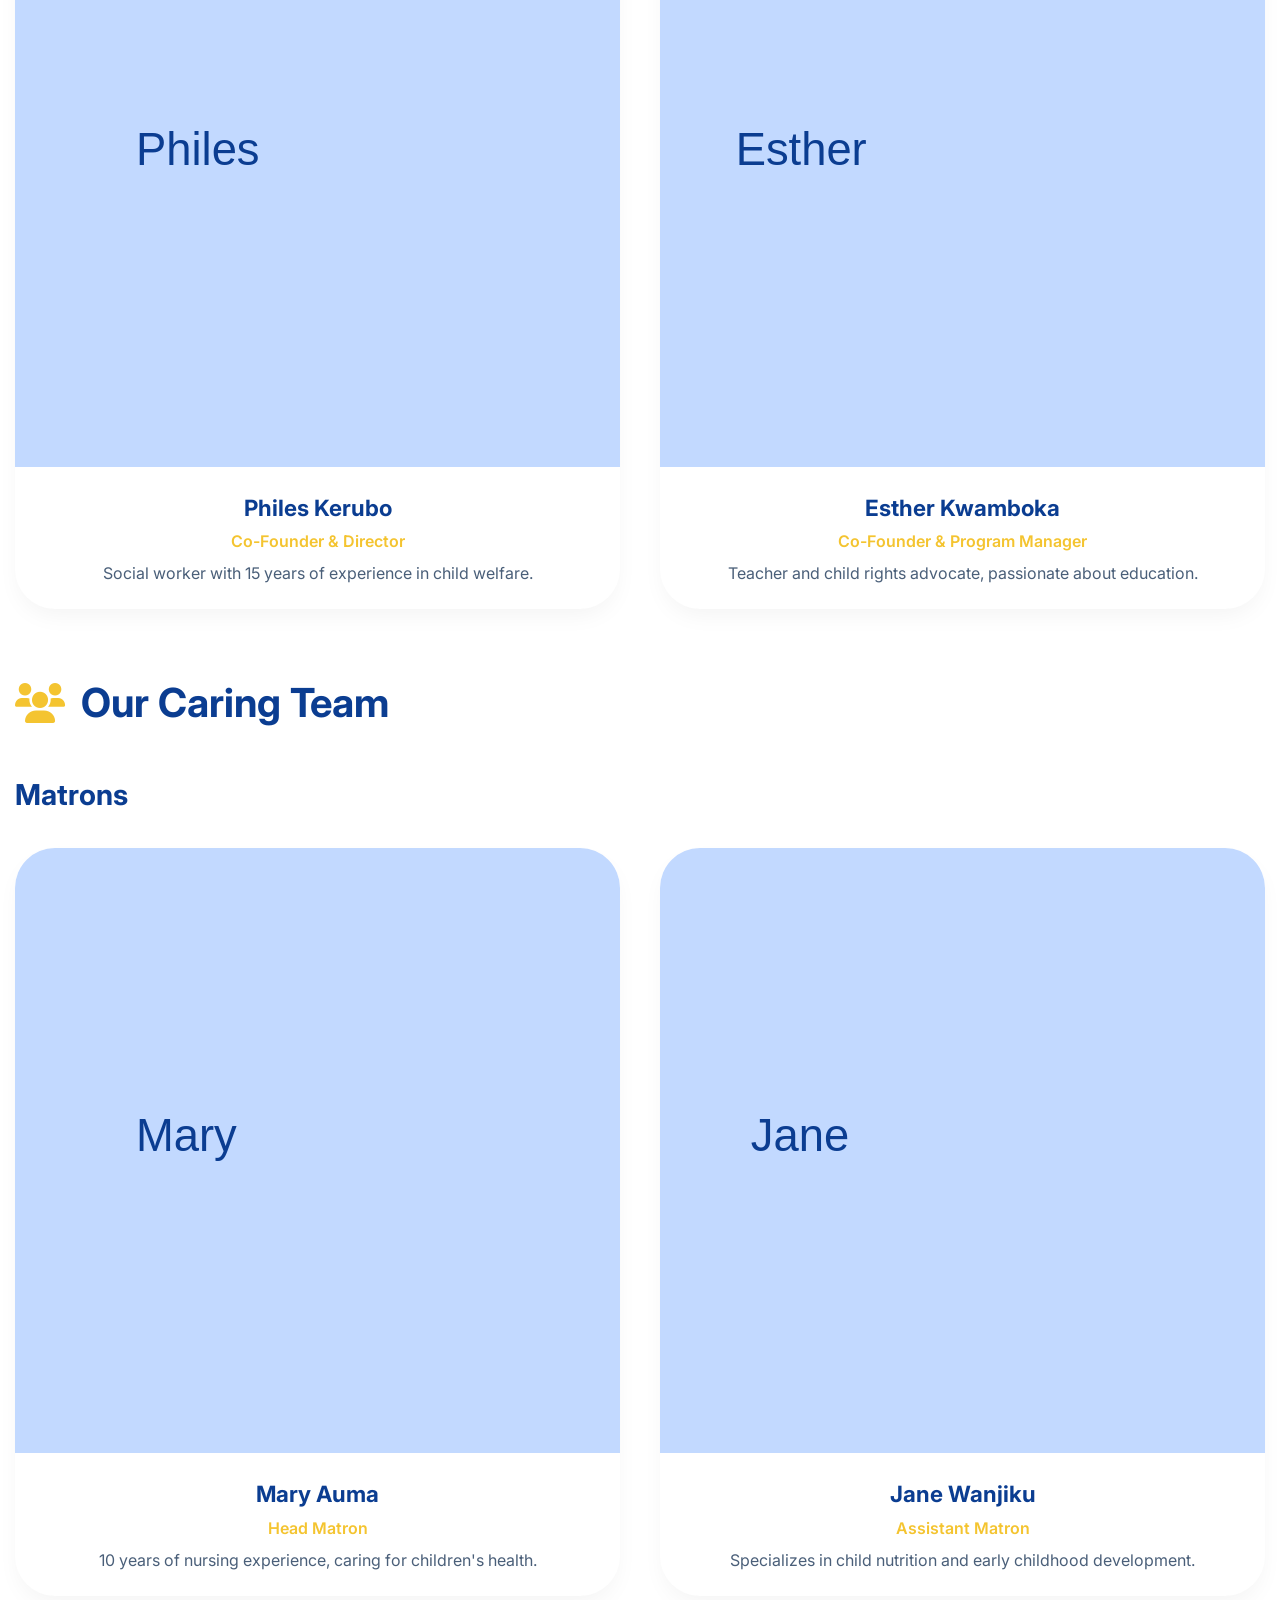
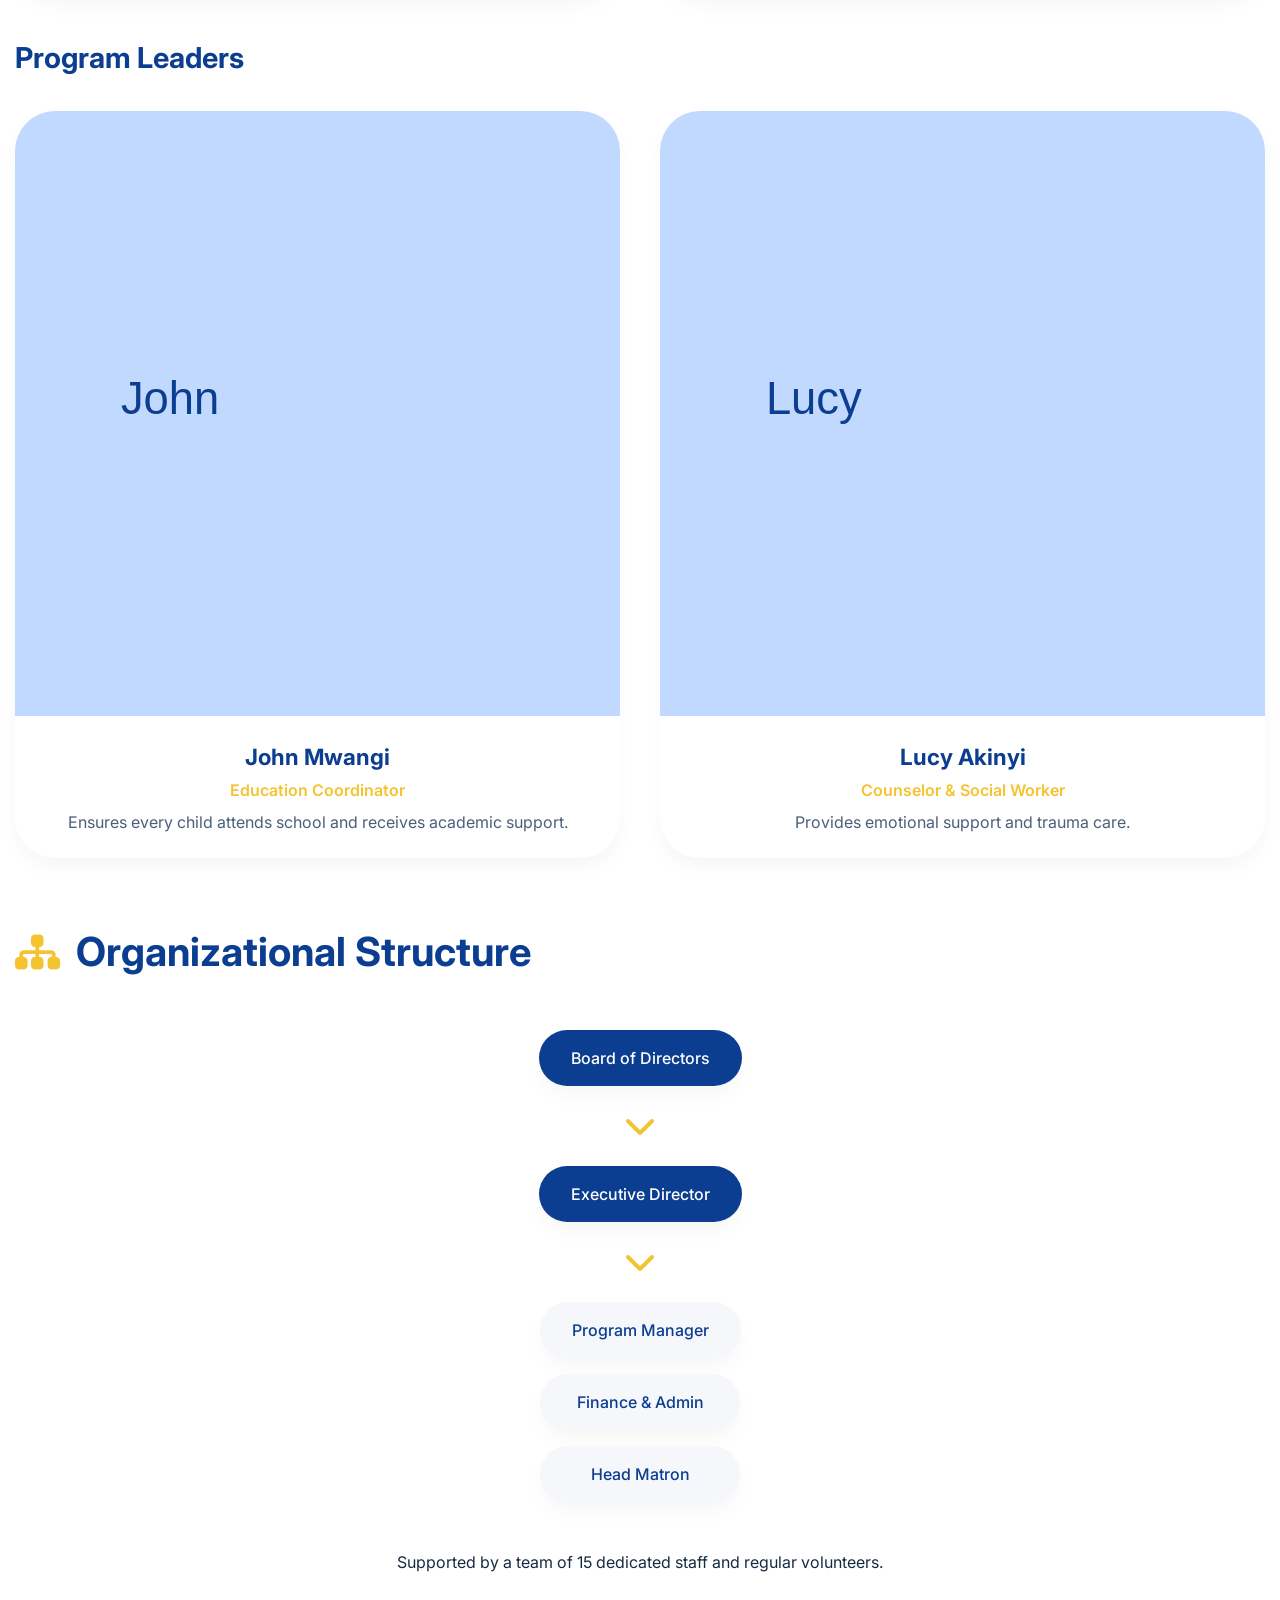
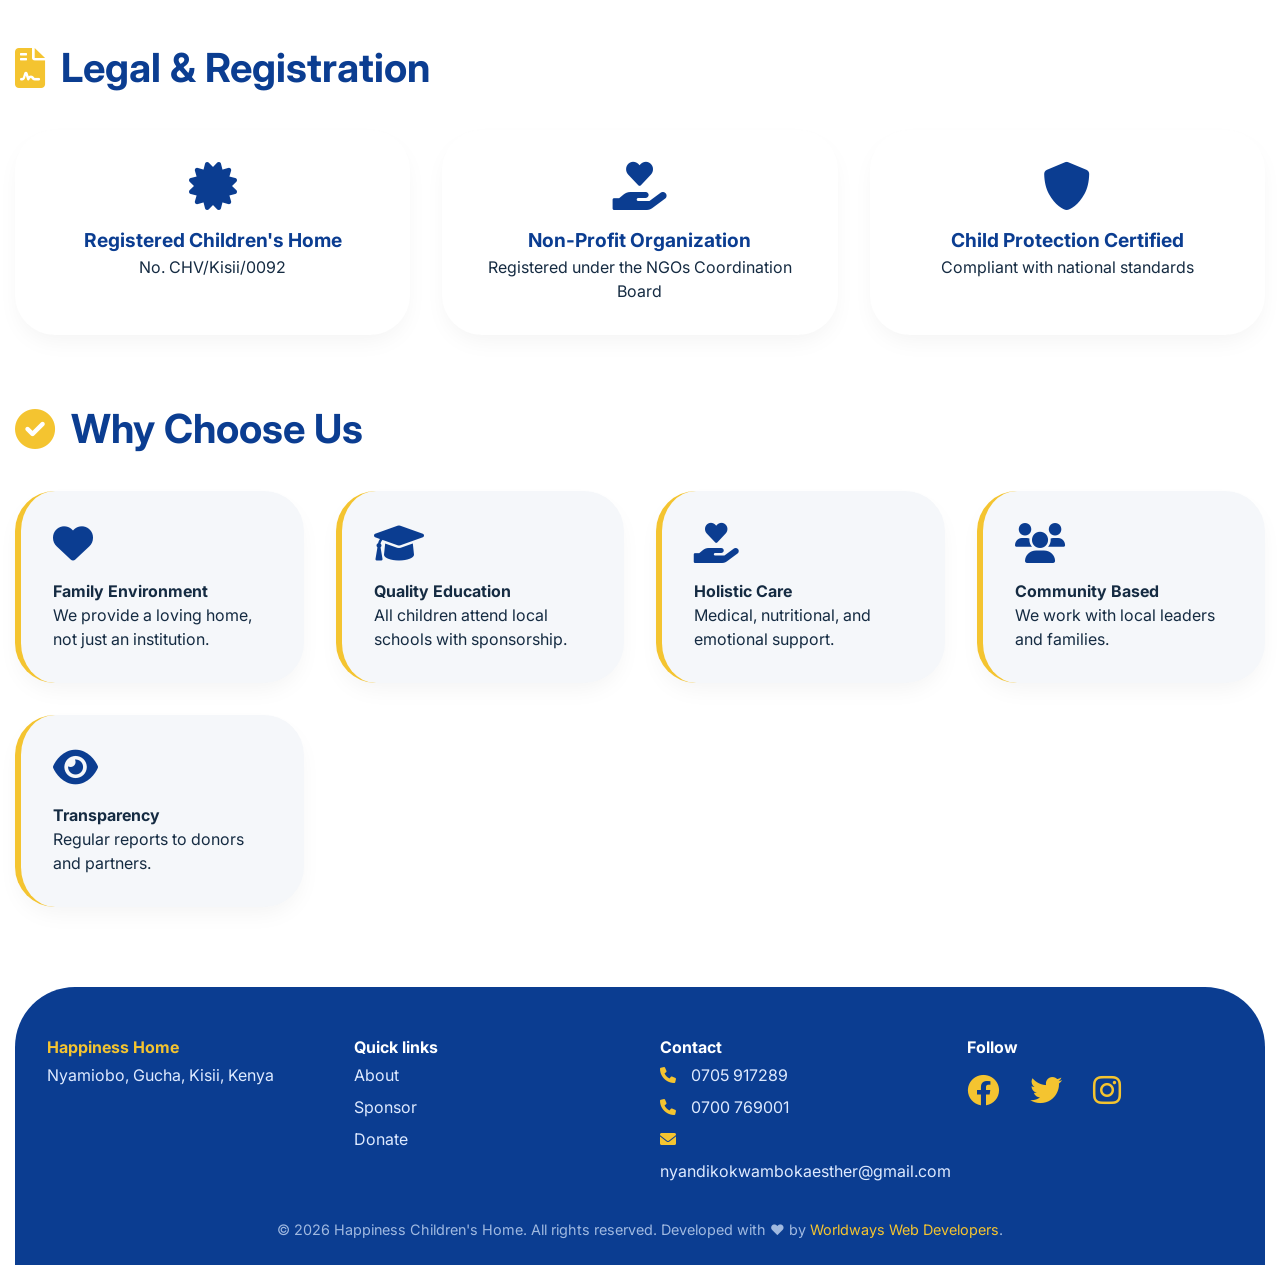
==== commit f49cb9ae: "full version" ====
--- a/about.html
+++ b/about.html
@@ -929,7 +929,17 @@
                 </div>
             </div>
         </div>
-        <div class="copyright">© 2025 Happiness Children's Home. All rights reserved.</div>
+        <div class="copyright" style="text-align: center; padding-top: 2rem; color: #a0b9e0; font-size: 0.9rem;">
+    <p>
+        © <span id="currentYear"></span> Happiness Children's Home. All rights reserved. 
+        Developed with ❤️ by <a href="https://www.worldwaysweb-developers.co.ke/" target="_blank" rel="noopener noreferrer" style="color: #F4C430; text-decoration: none;">Worldways Web Developers</a>.
+    </p>
+</div>
+
+<script>
+    // Update copyright year automatically
+    document.getElementById('currentYear').textContent = new Date().getFullYear();
+</script>
     </footer>
 
     <script>
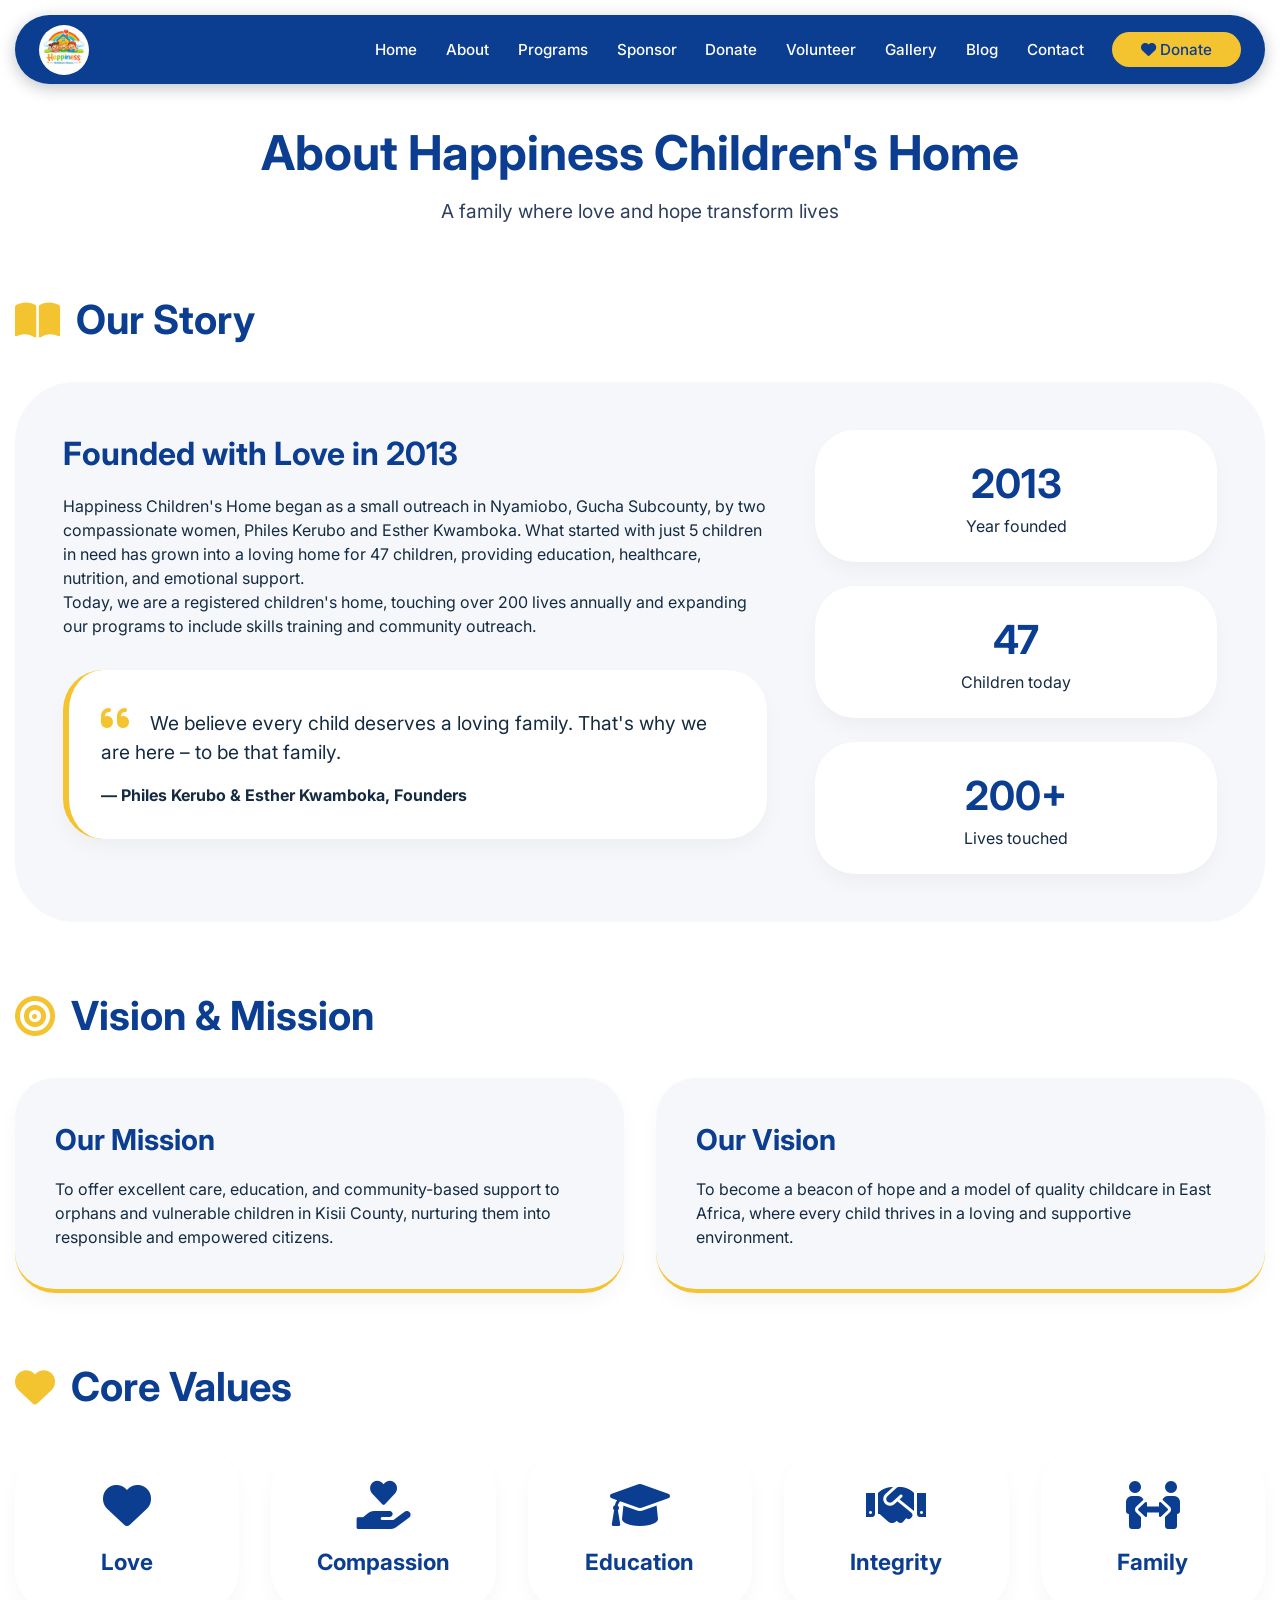
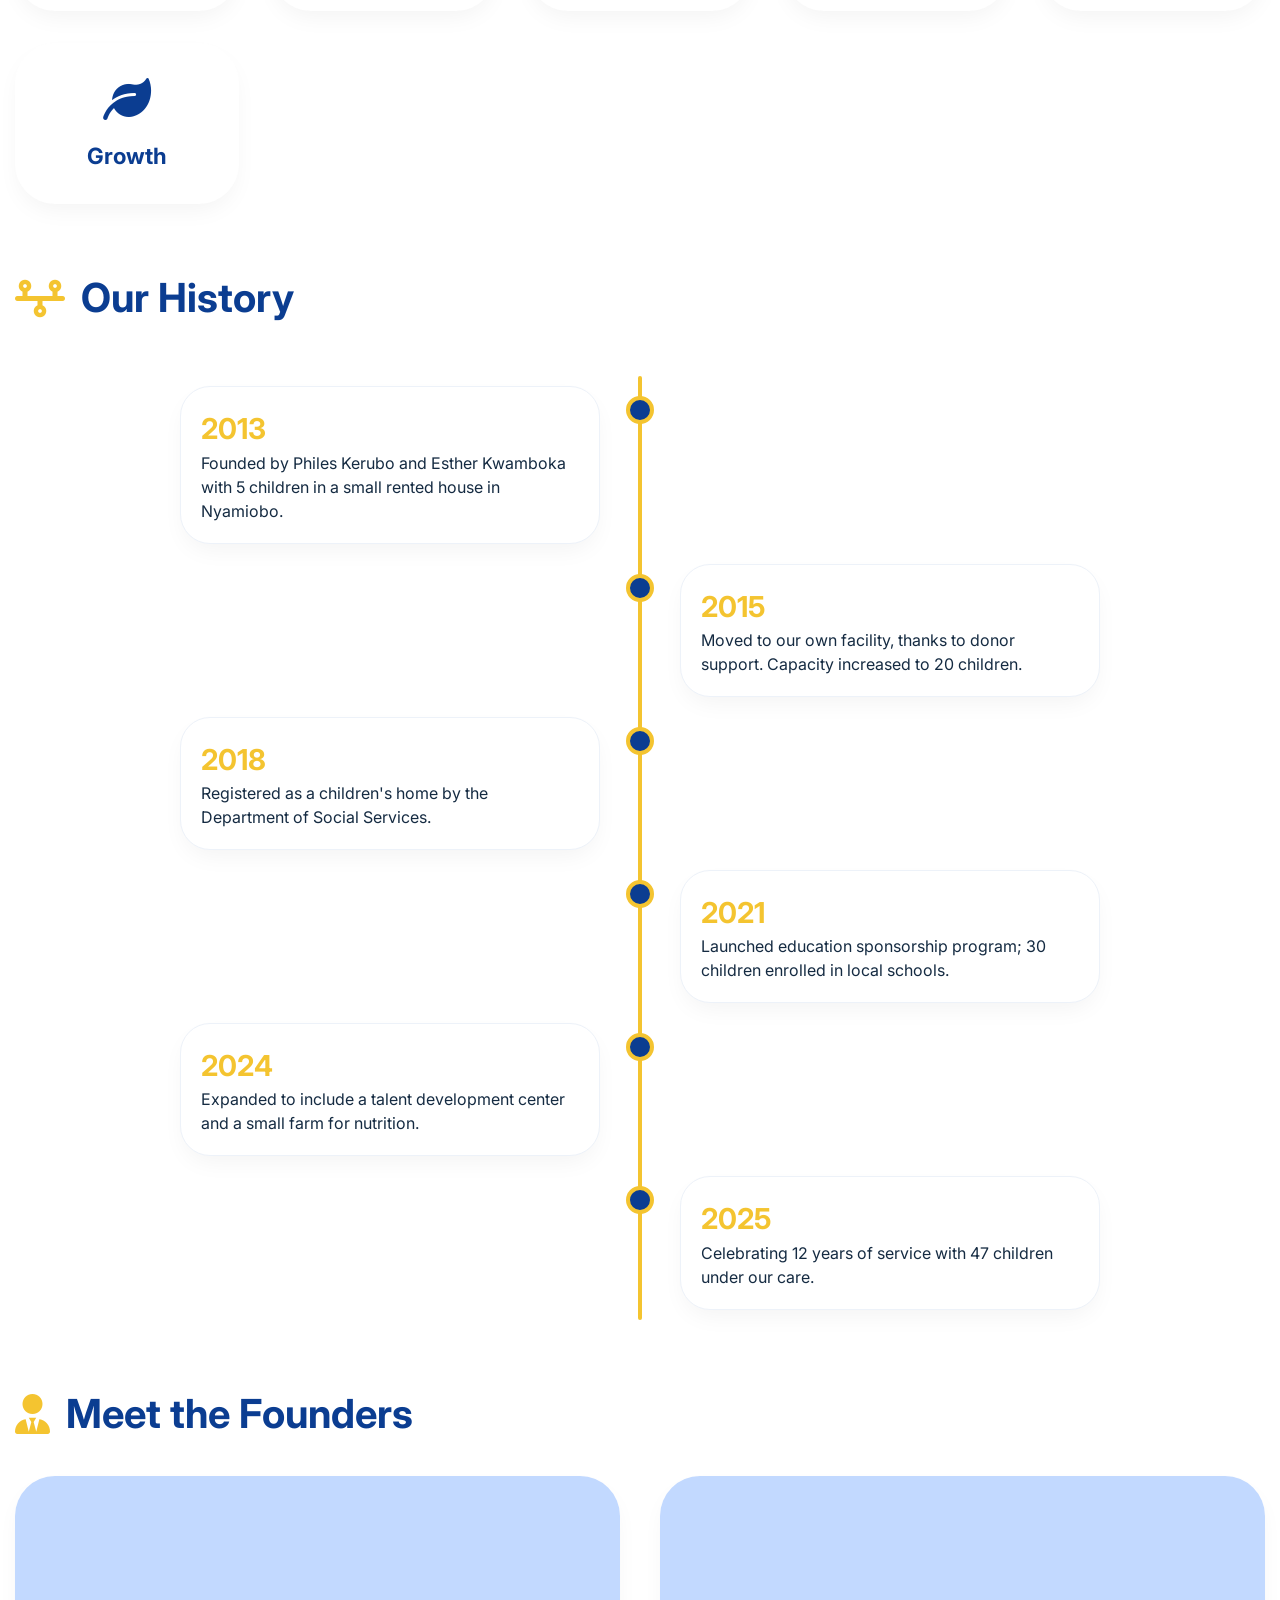
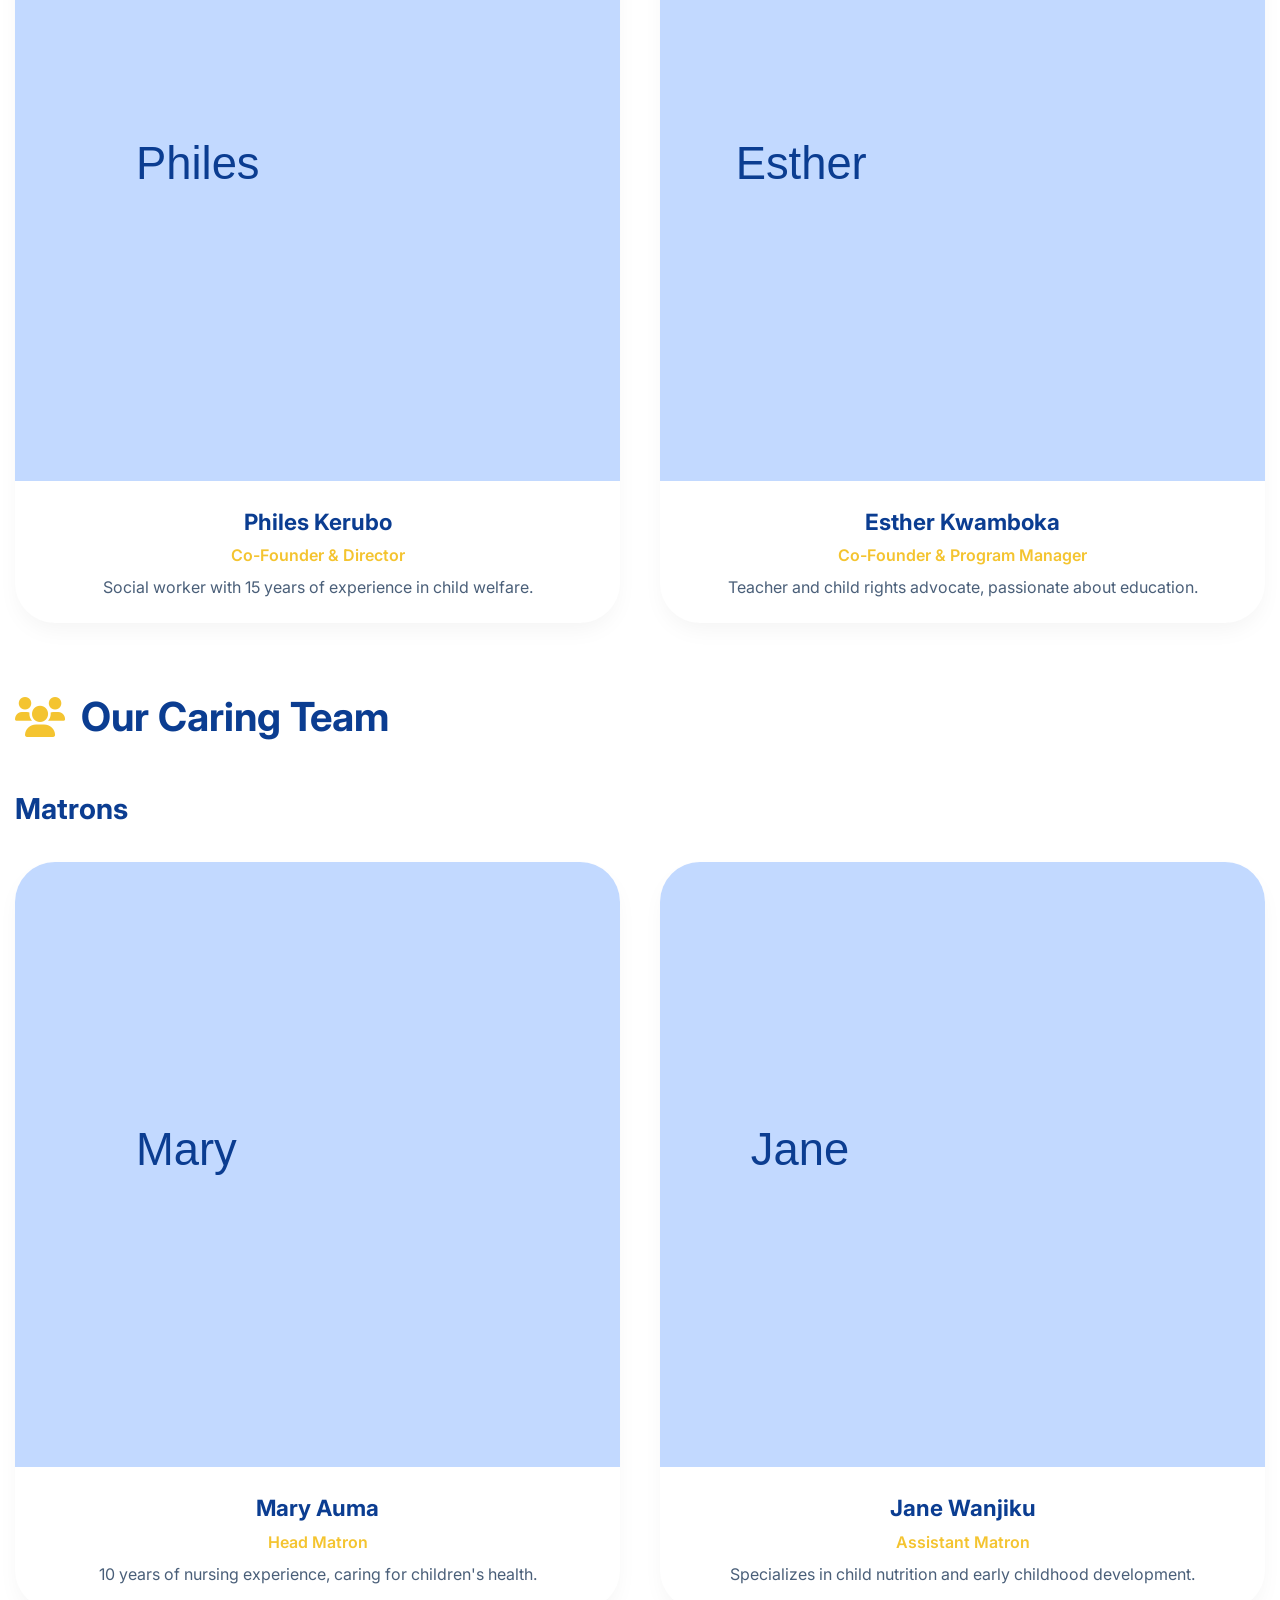
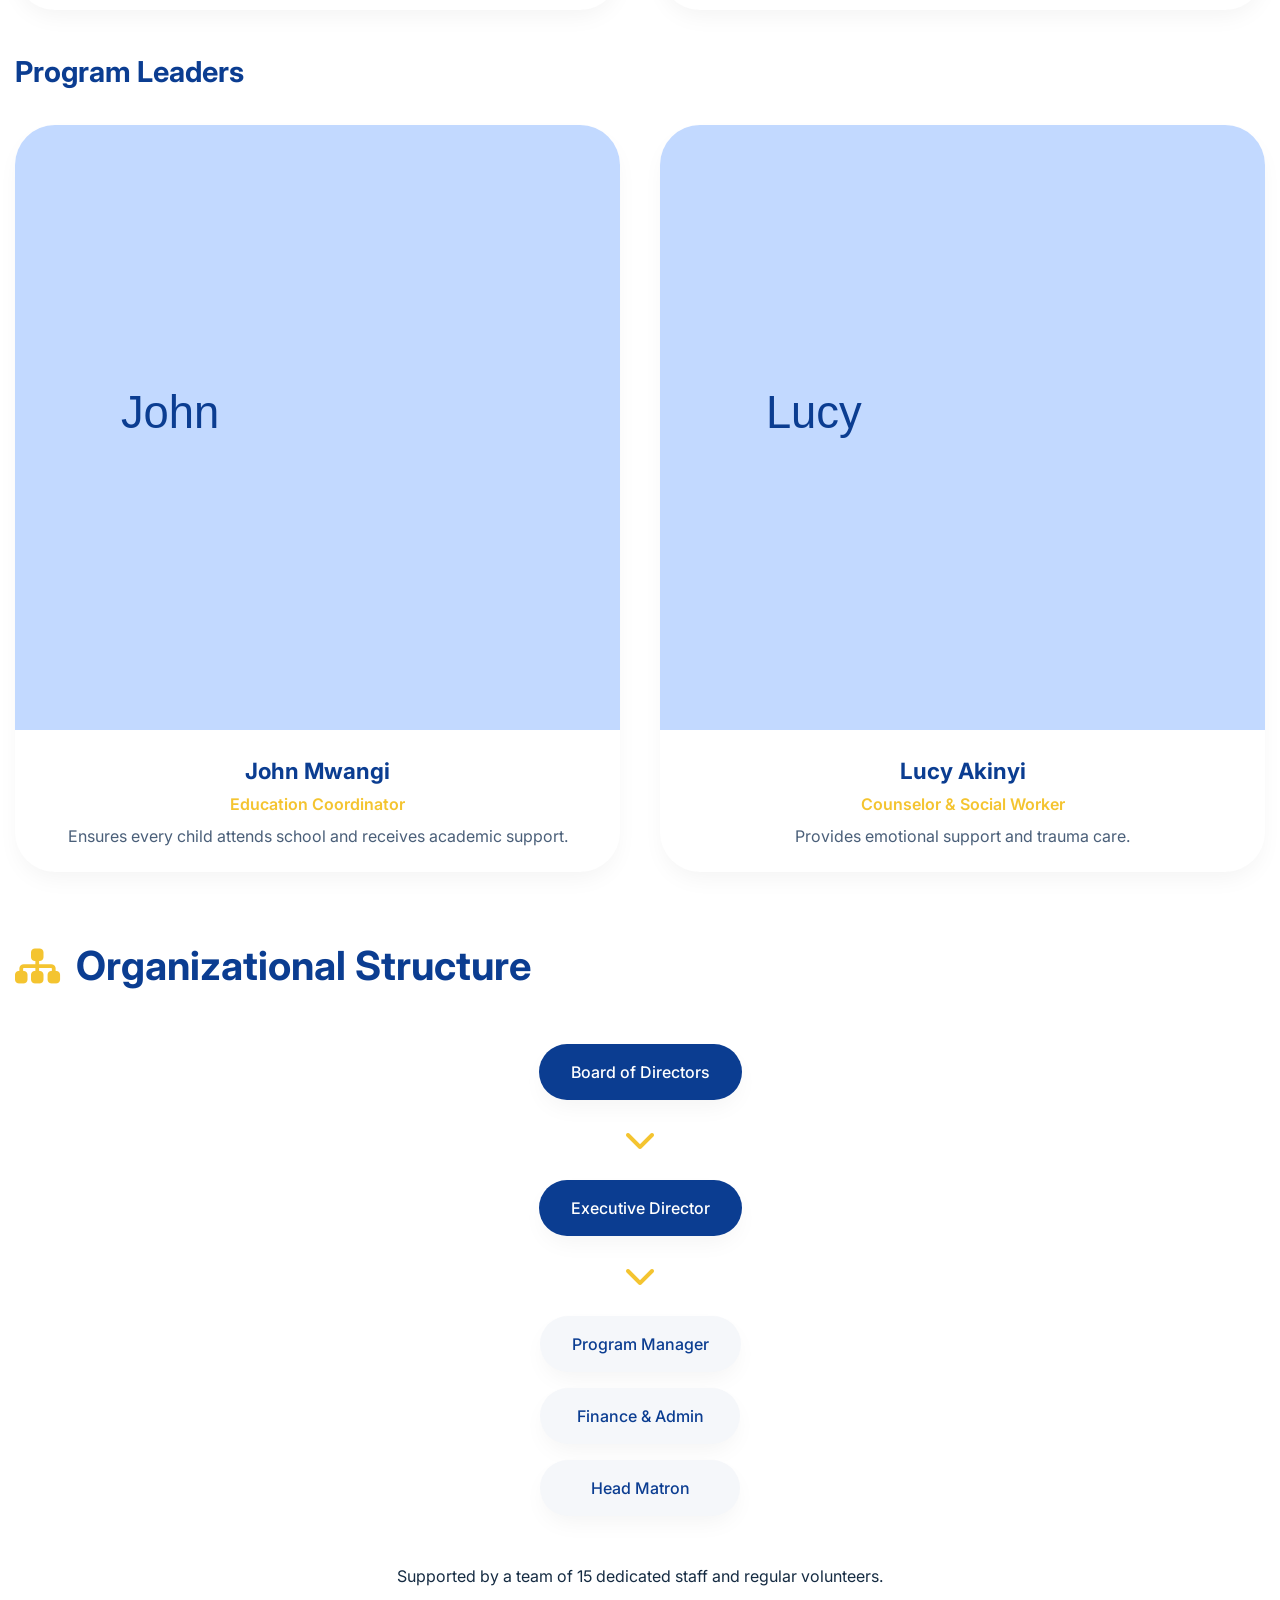
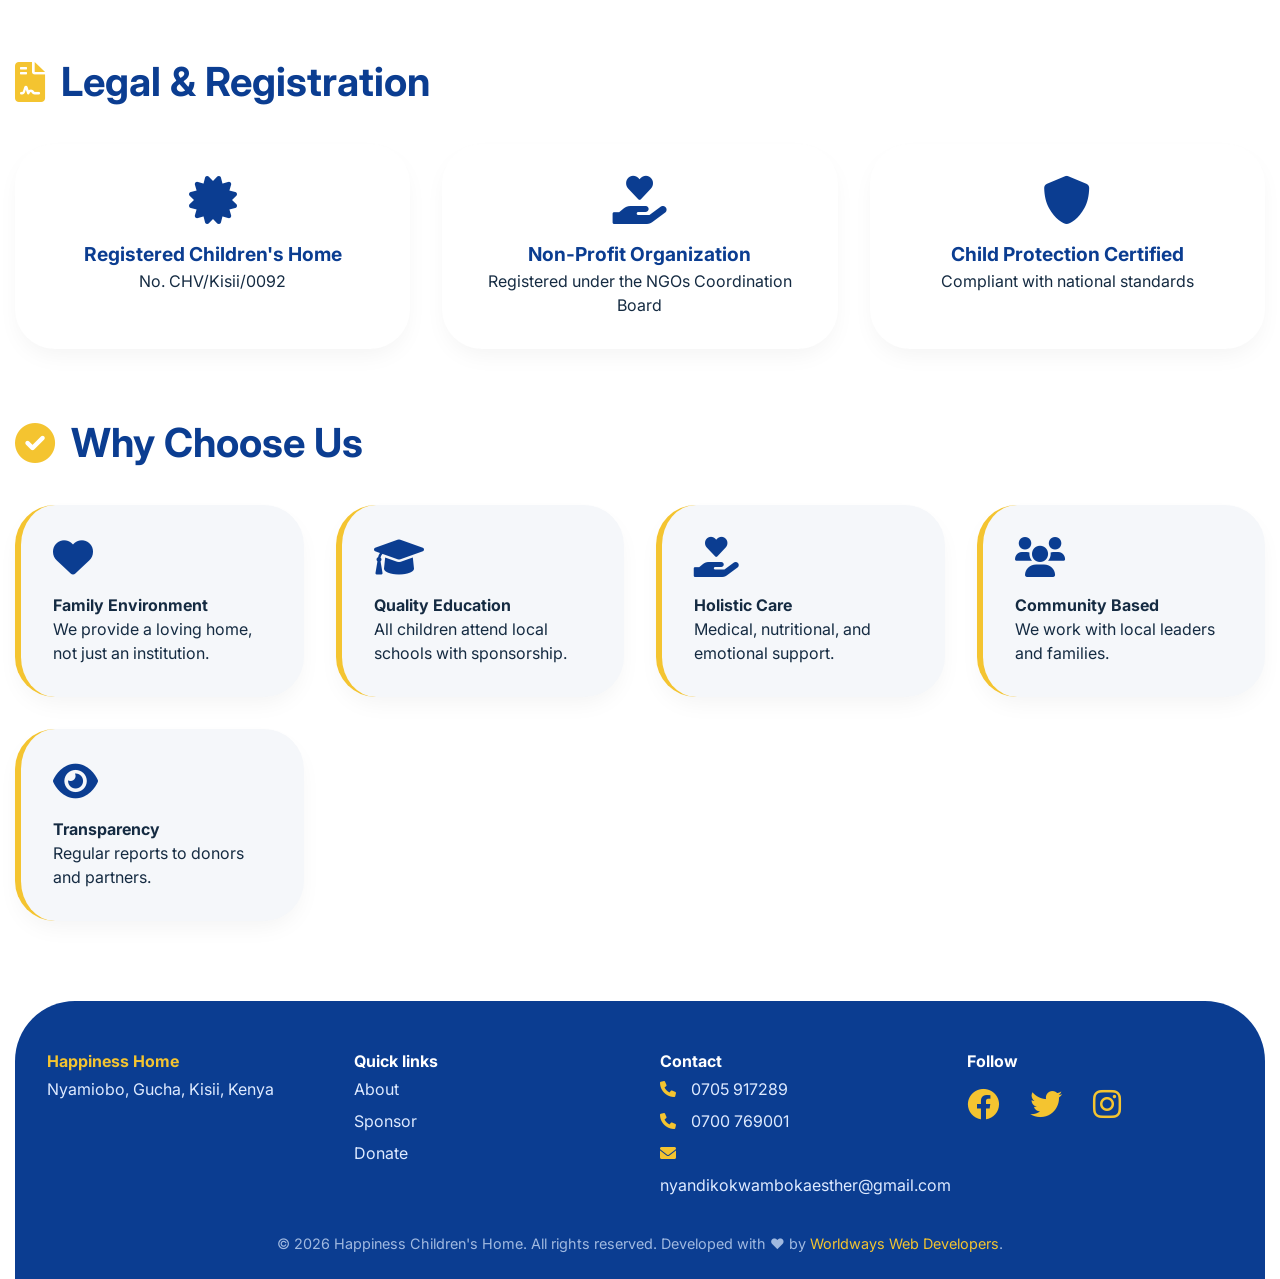
==== commit 5c760229: "logo updates" ====
--- a/about.html
+++ b/about.html
@@ -1,6 +1,8 @@
 <!DOCTYPE html>
 <html lang="en">
 <head>
+    <!-- Favicon -->
+<link rel="icon" type="image/jpeg" href="images/logo.jpg">
     <meta charset="UTF-8">
     <meta name="viewport" content="width=device-width, initial-scale=1.0, maximum-scale=5.0">
     <title>About Us - Happiness Children's Home</title>
@@ -606,30 +608,15 @@
 </head>
 <body>
     <!-- floating navigation -->
-    <nav class="floating-nav">
-        <div class="nav-container">
-            <div class="logo">
-                <a href="#"><i class="fas fa-child"></i> Happiness Home</a>
-            </div>
-            <ul class="nav-menu">
-                <li><a href="index.html">Home</a></li>
-            <li><a href="about.html">About</a></li>
-            <li><a href="programs.html">Programs</a></li>
-            <li><a href="sponsor.html">Sponsor</a></li>
-            <li><a href="donate.html">Donate</a></li>
-            <li><a href="volunteer.html">Volunteer</a></li>
-            <li><a href="gallery.html">Gallery</a></li>
-            <li><a href="blog.html">Blog</a></li>
-            <li><a href="contact.html">Contact</a></li>
-            <li><a href="donate.html" class="donate-btn-mobile"><i class="fas fa-heart"></i> Donate Now</a></li>
-            </ul>
-            <button class="hamburger" id="hamburgerBtn"><i class="fas fa-bars"></i></button>
+   <nav class="floating-nav">
+    <div class="nav-container">
+        <div class="logo">
+            <a href="index.html">
+                <img src="images/logo.jpg" alt="Happiness Children's Home Logo">
+                <span class="logo-text-mobile">Happiness Children's Home</span>
+            </a>
         </div>
-    </nav>
-
-    <!-- mobile menu -->
-    <div id="mobileMenu" class="mobile-menu hide">
-        <ul class="mobile-nav-links">
+        <ul class="nav-menu" id="navMenu">
             <li><a href="index.html">Home</a></li>
             <li><a href="about.html">About</a></li>
             <li><a href="programs.html">Programs</a></li>
@@ -639,9 +626,233 @@
             <li><a href="gallery.html">Gallery</a></li>
             <li><a href="blog.html">Blog</a></li>
             <li><a href="contact.html">Contact</a></li>
-            <li><a href="donate.html" class="donate-btn-mobile"><i class="fas fa-heart"></i> Donate Now</a></li>
+            <li><a href="donate.html" class="donate-btn-nav"><i class="fas fa-heart"></i> Donate</a></li>
         </ul>
+        <button class="hamburger" id="hamburgerBtn"><i class="fas fa-bars"></i></button>
     </div>
+</nav>
+
+<!-- Mobile Menu (slide-in) -->
+<div id="mobileMenu" class="mobile-menu hide">
+    <ul class="mobile-nav-links">
+        <li><a href="index.html">Home</a></li>
+        <li><a href="about.html">About</a></li>
+        <li><a href="programs.html">Programs</a></li>
+        <li><a href="sponsor.html">Sponsor</a></li>
+        <li><a href="donate.html">Donate</a></li>
+        <li><a href="volunteer.html">Volunteer</a></li>
+        <li><a href="gallery.html">Gallery</a></li>
+        <li><a href="blog.html">Blog</a></li>
+        <li><a href="contact.html">Contact</a></li>
+        <li><a href="donate.html" class="donate-btn-mobile"><i class="fas fa-heart"></i> Donate Now</a></li>
+    </ul>
+</div>
+
+<style>
+    * {
+        margin: 0;
+        padding: 0;
+        box-sizing: border-box;
+    }
+
+    body {
+        font-family: 'Inter', sans-serif;
+        background-color: #ffffff;
+        color: #152b42;
+        padding: 0 15px;
+    }
+
+    :root {
+        --dark-blue: #0B3D91;
+        --white: #FFFFFF;
+        --soft-gold: #F4C430;
+        --light-bg: #F5F7FA;
+        --shadow: 0 20px 35px -8px rgba(0, 30, 60, 0.15);
+        --card-shadow: 0 10px 25px -5px rgba(0, 0, 0, 0.05);
+    }
+
+    /* Floating Navigation */
+    .floating-nav {
+        position: sticky;
+        top: 15px;
+        z-index: 1000;
+        background-color: var(--dark-blue);
+        box-shadow: 0 4px 16px rgba(0, 20, 40, 0.25);
+        width: 100%;
+        max-width: 1280px;
+        margin: 0 auto 20px;
+        border-radius: 60px;
+    }
+
+    .nav-container {
+        display: flex;
+        align-items: center;
+        justify-content: space-between;
+        padding: 0.6rem 1.5rem;
+    }
+
+    .logo a {
+        display: flex;
+        align-items: center;
+        gap: 10px;
+        text-decoration: none;
+    }
+
+    .logo img {
+        width: 50px;
+        height: 50px;
+        border-radius: 50%;
+        object-fit: cover;
+        transition: transform 0.3s ease, box-shadow 0.3s ease;
+        display: block;
+    }
+
+    /* Hover pop-up effect for logo */
+    .logo img:hover {
+        transform: scale(1.1);
+        box-shadow: 0 8px 20px rgba(0, 0, 0, 0.2);
+        cursor: pointer;
+    }
+
+    /* Mobile logo text (hidden on desktop) */
+    .logo-text-mobile {
+        display: none;
+        color: var(--white);
+        font-weight: 600;
+        font-size: 1rem;
+        white-space: nowrap;
+    }
+
+    .nav-menu {
+        display: flex;
+        align-items: center;
+        gap: 1.8rem;
+        list-style: none;
+    }
+
+    .nav-menu li a {
+        color: var(--white);
+        text-decoration: none;
+        font-weight: 500;
+        font-size: 0.95rem;
+        transition: 0.2s;
+        padding-bottom: 0.25rem;
+        border-bottom: 2px solid transparent;
+    }
+
+    .nav-menu li a:hover,
+    .nav-menu li a.active {
+        border-bottom-color: var(--soft-gold);
+        color: var(--soft-gold);
+    }
+
+    .donate-btn-nav {
+        background-color: var(--soft-gold);
+        color: var(--dark-blue) !important;
+        padding: 0.5rem 1.8rem !important;
+        border-radius: 40px;
+        font-weight: 600;
+        border-bottom: none !important;
+    }
+
+    .hamburger {
+        display: none;
+        font-size: 2rem;
+        color: white;
+        background: none;
+        border: none;
+        cursor: pointer;
+    }
+
+    /* Mobile Menu */
+    .mobile-menu {
+        display: none;
+        position: fixed;
+        top: 85px;
+        left: 15px;
+        right: 15px;
+        background: var(--light-bg);
+        border-radius: 30px;
+        padding: 1.5rem;
+        box-shadow: var(--shadow);
+        z-index: 999;
+        border: 2px solid var(--soft-gold);
+        max-height: 80vh;
+        overflow-y: auto;
+    }
+
+    .mobile-menu:not(.hide) {
+        display: block;
+    }
+
+    .mobile-nav-links {
+        list-style: none;
+    }
+
+    .mobile-nav-links li {
+        margin-bottom: 0.8rem;
+    }
+
+    .mobile-nav-links li a {
+        display: block;
+        padding: 0.8rem 1rem;
+        background: white;
+        color: var(--dark-blue);
+        text-decoration: none;
+        font-weight: 500;
+        border-radius: 40px;
+        text-align: center;
+        border: 1px solid #e0e7f0;
+    }
+
+    .mobile-nav-links .donate-btn-mobile {
+        background: var(--soft-gold);
+        font-weight: 700;
+        border: none;
+    }
+
+    /* Responsive */
+    @media screen and (max-width: 900px) {
+        .nav-menu {
+            display: none;
+        }
+        .hamburger {
+            display: block;
+        }
+        .floating-nav {
+            top: 10px;
+            border-radius: 40px;
+        }
+        .logo img {
+            width: 45px;
+            height: 45px;
+        }
+        /* Show the text on mobile */
+        .logo-text-mobile {
+            display: inline-block;
+            font-size: 0.95rem;
+        }
+    }
+
+    @media screen and (max-width: 600px) {
+        .logo img {
+            width: 40px;
+            height: 40px;
+        }
+        .logo-text-mobile {
+            font-size: 0.85rem;
+            white-space: normal;
+            max-width: 180px;
+        }
+        .nav-container {
+            padding: 0.5rem 1rem;
+        }
+    }
+</style>
+
+<script>
+   
+</script>
 
     <main>
         <div class="page-header">
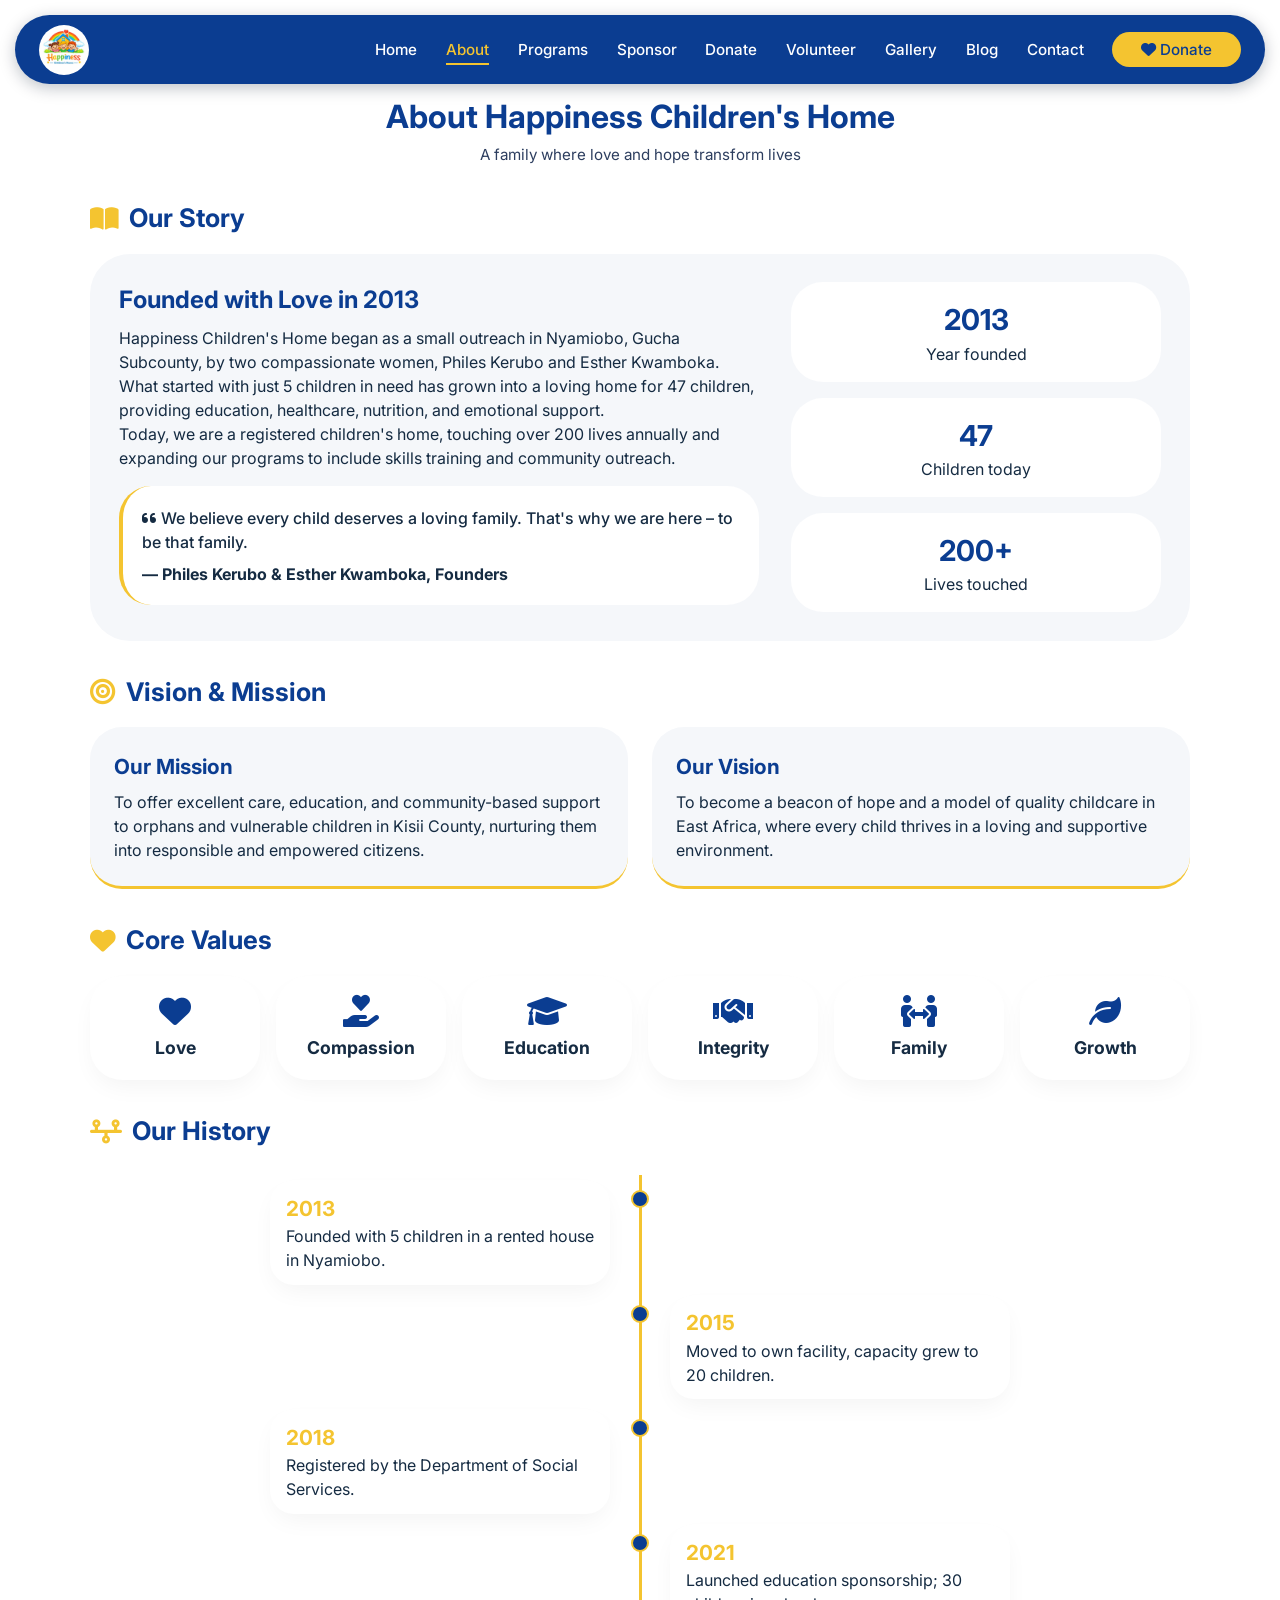
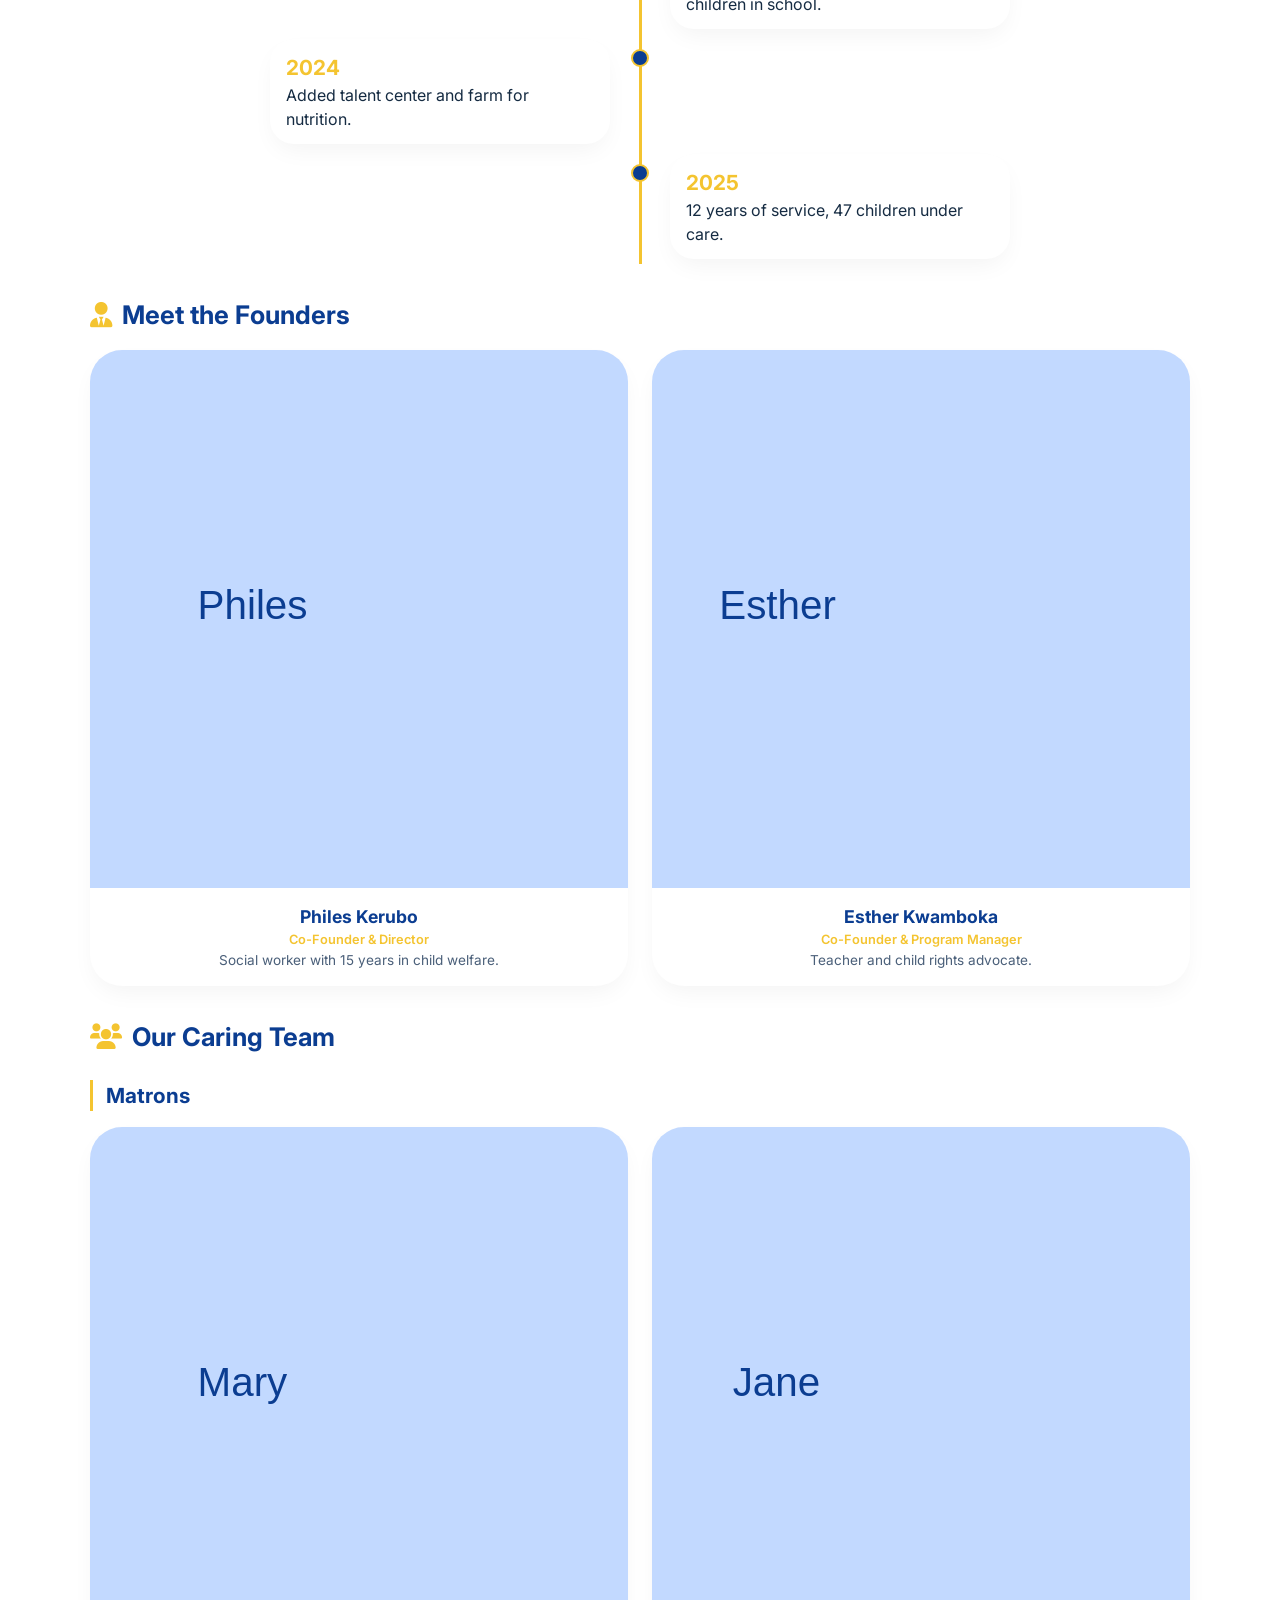
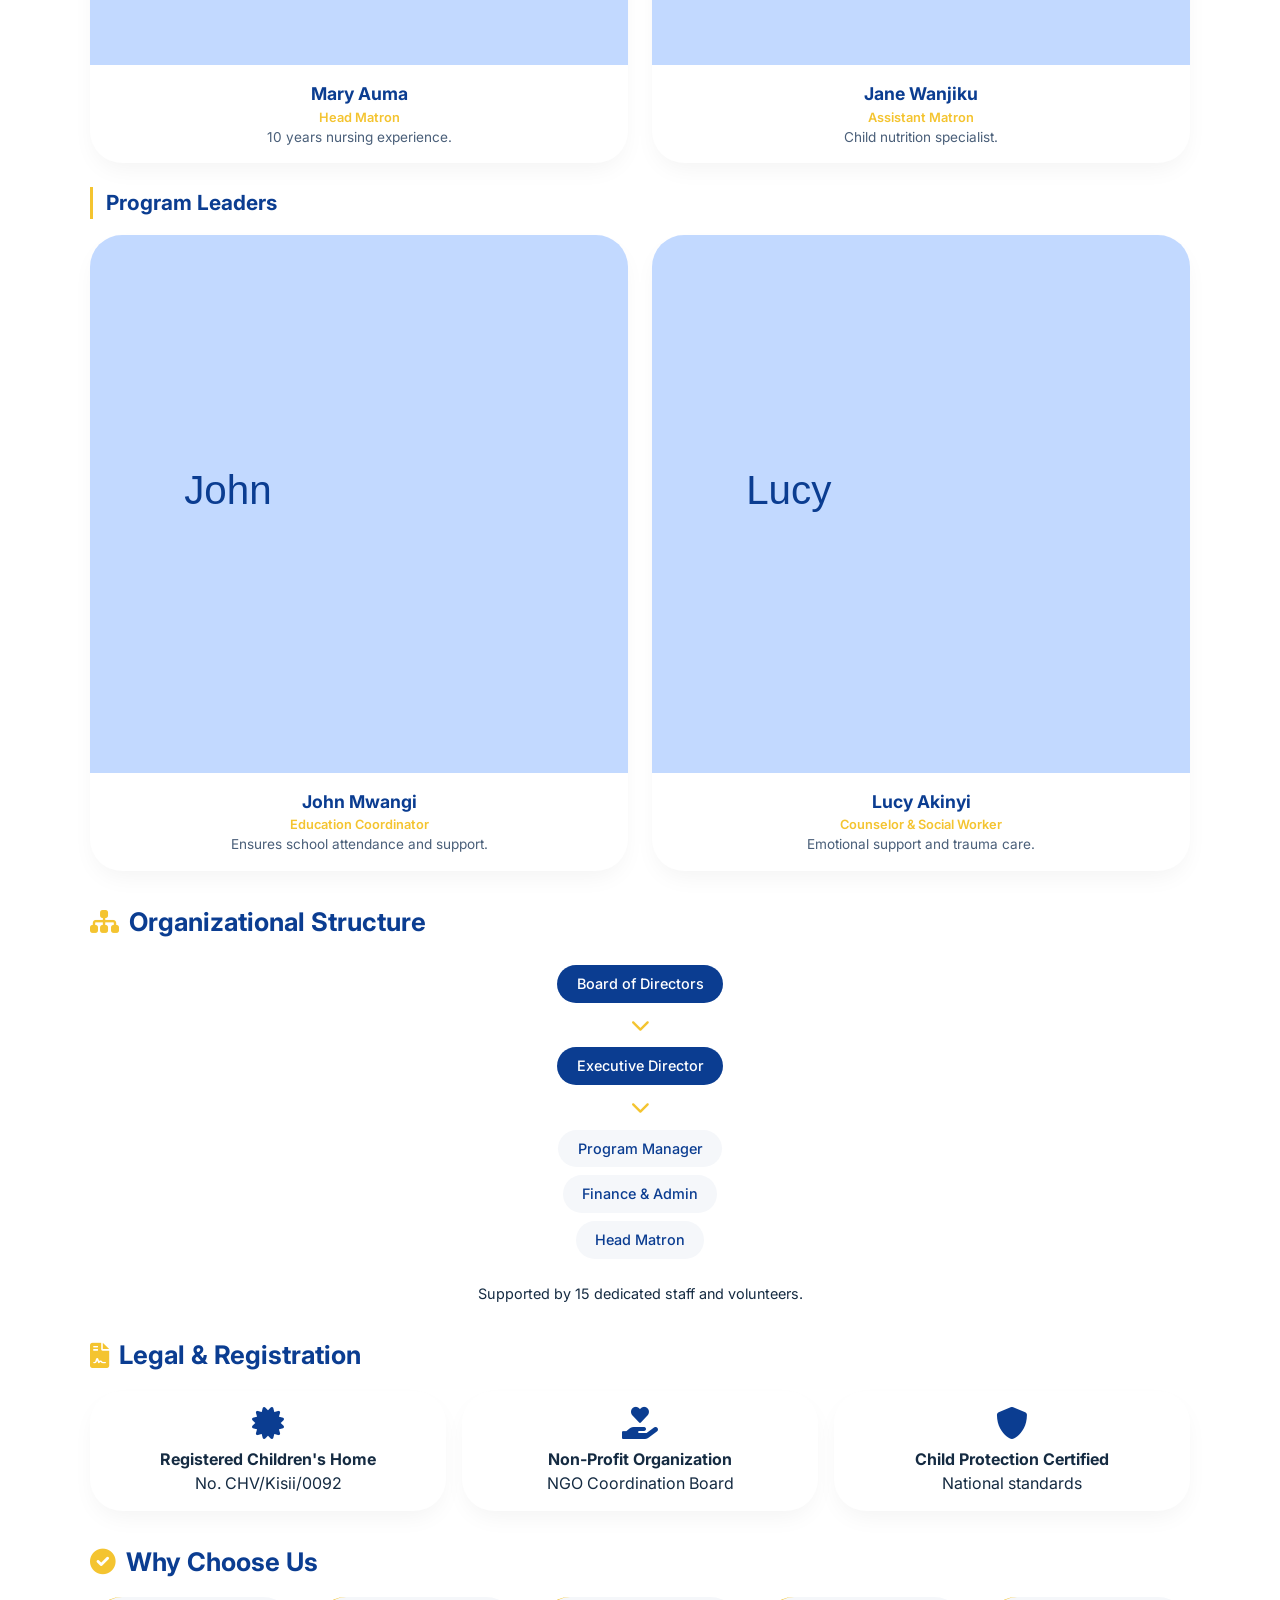
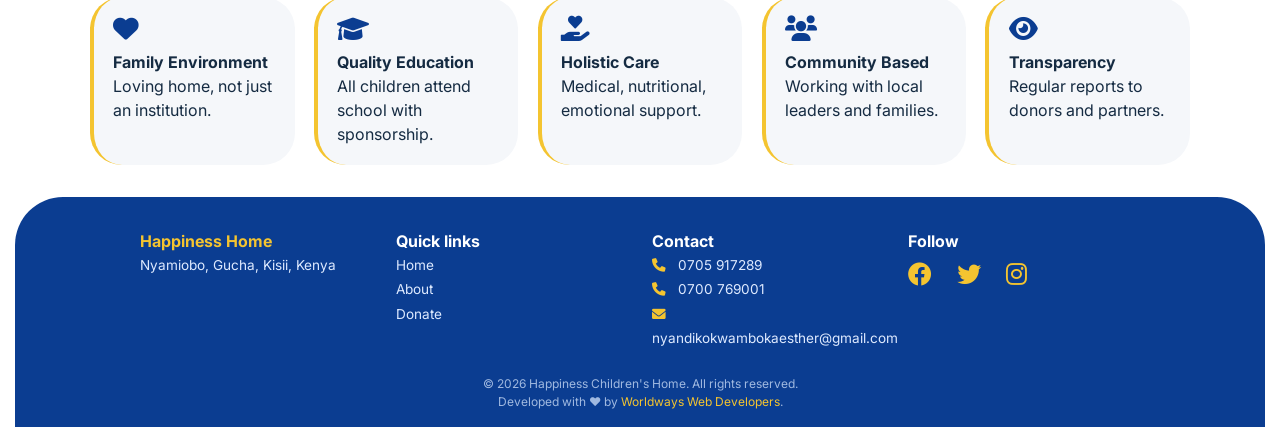
==== commit 617dc705: "updates on the contact page" ====
--- a/about.html
+++ b/about.html
@@ -2,7 +2,7 @@
 <html lang="en">
 <head>
     <!-- Favicon -->
-<link rel="icon" type="image/jpeg" href="images/logo.jpg">
+    <link rel="icon" type="image/jpeg" href="images/logo.jpg">
     <meta charset="UTF-8">
     <meta name="viewport" content="width=device-width, initial-scale=1.0, maximum-scale=5.0">
     <title>About Us - Happiness Children's Home</title>
@@ -31,13 +31,12 @@
             --dark-blue: #0B3D91;
             --white: #FFFFFF;
             --soft-gold: #F4C430;
-            --light-sky: #4DA6FF;
             --light-bg: #F5F7FA;
             --shadow: 0 20px 35px -8px rgba(0, 30, 60, 0.15);
             --card-shadow: 0 10px 25px -5px rgba(0, 0, 0, 0.05);
         }
 
-        /* floating navigation */
+        /* Navigation (same as final contact page) */
         .floating-nav {
             position: sticky;
             top: 15px;
@@ -58,18 +57,31 @@
         }
 
         .logo a {
-            font-weight: 700;
-            font-size: 1.5rem;
-            color: var(--white);
-            text-decoration: none;
             display: flex;
             align-items: center;
-            gap: 0.4rem;
-        }
-
-        .logo i {
-            color: var(--soft-gold);
-            font-size: 2rem;
+            gap: 10px;
+            text-decoration: none;
+        }
+
+        .logo img {
+            width: 50px;
+            height: 50px;
+            border-radius: 50%;
+            object-fit: cover;
+            transition: transform 0.3s ease, box-shadow 0.3s ease;
+        }
+
+        .logo img:hover {
+            transform: scale(1.1);
+            box-shadow: 0 8px 20px rgba(0, 0, 0, 0.2);
+        }
+
+        .logo-text-mobile {
+            display: none;
+            color: var(--white);
+            font-weight: 600;
+            font-size: 1rem;
+            white-space: nowrap;
         }
 
         .nav-menu {
@@ -113,7 +125,6 @@
             cursor: pointer;
         }
 
-        /* mobile menu */
         .mobile-menu {
             display: none;
             position: fixed;
@@ -160,199 +171,223 @@
             border: none;
         }
 
-        /* page header */
+        @media screen and (max-width: 900px) {
+            .nav-menu {
+                display: none;
+            }
+            .hamburger {
+                display: block;
+            }
+            .floating-nav {
+                top: 10px;
+                border-radius: 40px;
+            }
+            .logo img {
+                width: 45px;
+                height: 45px;
+            }
+            .logo-text-mobile {
+                display: inline-block;
+                font-size: 0.95rem;
+            }
+        }
+
+        @media screen and (max-width: 600px) {
+            .logo img {
+                width: 40px;
+                height: 40px;
+            }
+            .logo-text-mobile {
+                font-size: 0.85rem;
+                white-space: normal;
+                max-width: 180px;
+            }
+            .nav-container {
+                padding: 0.5rem 1rem;
+            }
+        }
+
+        /* Main container - centered, compact */
+        .page-container {
+            max-width: 1100px;
+            margin: 0 auto;
+        }
+
         .page-header {
             text-align: center;
-            margin: 3rem 0 2rem;
+            margin: 1.5rem 0 1rem;
         }
 
         .page-header h1 {
-            font-size: 3rem;
-            color: var(--dark-blue);
-            margin-bottom: 0.5rem;
+            font-size: 2rem;
+            color: var(--dark-blue);
+            margin-bottom: 0.2rem;
         }
 
         .page-header p {
             color: #2d3e5f;
-            font-size: 1.2rem;
-        }
-
-        /* section titles */
+            font-size: 0.95rem;
+        }
+
+        /* Section titles */
         .section-title {
-            font-size: 2.5rem;
-            color: var(--dark-blue);
-            margin: 4rem 0 2rem;
+            font-size: 1.6rem;
+            color: var(--dark-blue);
+            margin: 2rem 0 1rem;
             display: flex;
             align-items: center;
-            gap: 1rem;
-            flex-wrap: wrap;
+            gap: 0.6rem;
         }
 
         .section-title i {
             color: var(--soft-gold);
-            font-size: 2.5rem;
+            font-size: 1.6rem;
         }
 
         .section-subtitle {
-            font-size: 1.8rem;
-            color: var(--dark-blue);
-            margin: 2.5rem 0 1.5rem;
-        }
-
-        /* our story */
+            font-size: 1.3rem;
+            color: var(--dark-blue);
+            margin: 1.5rem 0 1rem;
+            border-left: 3px solid var(--soft-gold);
+            padding-left: 0.8rem;
+        }
+
+        /* Our Story - compact */
         .story-grid {
             display: flex;
             flex-wrap: wrap;
-            gap: 3rem;
+            gap: 2rem;
             background: var(--light-bg);
-            border-radius: 60px;
-            padding: 3rem;
-            margin: 2rem 0;
+            border-radius: 40px;
+            padding: 1.8rem;
+            margin: 1rem 0;
         }
 
         .story-content {
-            flex: 2 1 400px;
+            flex: 2 1 300px;
         }
 
         .story-content h2 {
-            font-size: 2rem;
-            color: var(--dark-blue);
-            margin-bottom: 1rem;
+            font-size: 1.5rem;
+            color: var(--dark-blue);
+            margin-bottom: 0.5rem;
         }
 
         .founder-quote {
             background: white;
-            padding: 2rem;
-            border-radius: 40px;
-            margin-top: 2rem;
-            box-shadow: var(--card-shadow);
-            border-left: 6px solid var(--soft-gold);
-        }
-
-        .founder-quote i {
-            color: var(--soft-gold);
-            font-size: 2rem;
-            margin-right: 1rem;
+            padding: 1.2rem;
+            border-radius: 32px;
+            margin-top: 1rem;
+            border-left: 4px solid var(--soft-gold);
         }
 
         .story-stats {
-            flex: 1 1 250px;
+            flex: 1 1 200px;
             display: flex;
             flex-direction: column;
-            gap: 1.5rem;
+            gap: 1rem;
         }
 
         .stat-bubble {
             background: white;
-            border-radius: 40px;
+            border-radius: 32px;
+            padding: 1rem;
+            text-align: center;
+        }
+
+        .stat-bubble h3 {
+            font-size: 1.8rem;
+            color: var(--dark-blue);
+        }
+
+        /* Mission & Vision cards */
+        .mv-grid {
+            display: grid;
+            grid-template-columns: repeat(auto-fit, minmax(240px, 1fr));
+            gap: 1.5rem;
+            margin: 1rem 0;
+        }
+
+        .mv-card {
+            background: var(--light-bg);
             padding: 1.5rem;
+            border-radius: 32px;
+            border-bottom: 3px solid var(--soft-gold);
+        }
+
+        .mv-card h3 {
+            font-size: 1.3rem;
+            color: var(--dark-blue);
+            margin-bottom: 0.5rem;
+        }
+
+        /* Core values grid */
+        .values-grid {
+            display: grid;
+            grid-template-columns: repeat(auto-fit, minmax(130px, 1fr));
+            gap: 1rem;
+            margin: 1rem 0;
+        }
+
+        .value-item {
+            background: white;
+            padding: 1.2rem;
+            border-radius: 32px;
             text-align: center;
             box-shadow: var(--card-shadow);
-        }
-
-        .stat-bubble h3 {
-            font-size: 2.5rem;
-            color: var(--dark-blue);
-        }
-
-        /* mission vision cards */
-        .mv-grid {
-            display: grid;
-            grid-template-columns: repeat(auto-fit, minmax(280px, 1fr));
-            gap: 2rem;
-            margin: 2rem 0;
-        }
-
-        .mv-card {
-            background: var(--light-bg);
-            padding: 2.5rem;
-            border-radius: 40px;
-            box-shadow: var(--card-shadow);
-            border-bottom: 4px solid var(--soft-gold);
-        }
-
-        .mv-card h3 {
-            font-size: 1.8rem;
-            color: var(--dark-blue);
-            margin-bottom: 1rem;
-        }
-
-        /* core values grid */
-        .values-grid {
-            display: grid;
-            grid-template-columns: repeat(auto-fit, minmax(200px, 1fr));
-            gap: 2rem;
-            margin: 2rem 0;
-        }
-
-        .value-item {
-            background: white;
-            padding: 2rem;
-            border-radius: 40px;
-            text-align: center;
-            box-shadow: var(--card-shadow);
-            transition: transform 0.3s;
+            transition: transform 0.2s;
         }
 
         .value-item:hover {
-            transform: translateY(-5px);
+            transform: translateY(-3px);
         }
 
         .value-item i {
-            font-size: 3rem;
-            color: var(--dark-blue);
-            margin-bottom: 1rem;
+            font-size: 2rem;
+            color: var(--dark-blue);
+            margin-bottom: 0.5rem;
         }
 
         .value-item h4 {
-            font-size: 1.4rem;
-            color: var(--dark-blue);
-        }
-
-        /* timeline */
+            font-size: 1.1rem;
+        }
+
+        /* Timeline */
         .timeline {
             position: relative;
-            max-width: 1000px;
-            margin: 3rem auto;
+            max-width: 800px;
+            margin: 1.5rem auto;
         }
 
         .timeline::after {
             content: '';
             position: absolute;
-            width: 4px;
+            width: 3px;
             background: var(--soft-gold);
             top: 0;
             bottom: 0;
             left: 50%;
-            margin-left: -2px;
-            border-radius: 2px;
+            margin-left: -1.5px;
         }
 
         .timeline-item {
-            padding: 10px 40px;
+            padding: 5px 30px;
             position: relative;
             width: 50%;
-            box-sizing: border-box;
-        }
-
-        .timeline-item:nth-child(odd) {
-            left: 0;
-        }
-
-        .timeline-item:nth-child(even) {
-            left: 50%;
-        }
+        }
+
+        .timeline-item:nth-child(odd) { left: 0; }
+        .timeline-item:nth-child(even) { left: 50%; }
 
         .timeline-content {
-            padding: 20px;
+            padding: 0.8rem 1rem;
             background: white;
-            border-radius: 30px;
+            border-radius: 24px;
             box-shadow: var(--card-shadow);
-            border: 1px solid #edf2f9;
         }
 
         .timeline-content .year {
-            font-size: 1.8rem;
+            font-size: 1.3rem;
             font-weight: 700;
             color: var(--soft-gold);
         }
@@ -360,40 +395,39 @@
         .timeline-item::after {
             content: '';
             position: absolute;
-            width: 20px;
-            height: 20px;
+            width: 14px;
+            height: 14px;
             background: var(--dark-blue);
-            border: 4px solid var(--soft-gold);
+            border: 2px solid var(--soft-gold);
             border-radius: 50%;
-            top: 20px;
-            right: -14px;
+            top: 15px;
+            right: -9px;
             z-index: 1;
         }
 
         .timeline-item:nth-child(even)::after {
-            left: -14px;
-        }
-
-        /* team grid (founders, matrons, leaders) */
+            left: -9px;
+        }
+
+        /* Team grid - smaller cards */
         .team-grid {
             display: grid;
-            grid-template-columns: repeat(auto-fit, minmax(240px, 1fr));
-            gap: 2.5rem;
-            margin: 2rem 0;
+            grid-template-columns: repeat(auto-fit, minmax(180px, 1fr));
+            gap: 1.5rem;
+            margin: 1rem 0;
         }
 
         .team-card {
             background: white;
-            border-radius: 40px;
+            border-radius: 32px;
             overflow: hidden;
             box-shadow: var(--card-shadow);
-            transition: transform 0.3s, box-shadow 0.3s;
+            transition: 0.2s;
             text-align: center;
         }
 
         .team-card:hover {
-            transform: translateY(-8px);
-            box-shadow: 0 20px 30px -8px rgba(11,61,145,0.2);
+            transform: translateY(-3px);
         }
 
         .team-image {
@@ -406,57 +440,50 @@
             width: 100%;
             height: 100%;
             object-fit: cover;
-            transition: transform 0.4s;
-        }
-
-        .team-card:hover .team-image img {
-            transform: scale(1.05);
         }
 
         .team-info {
-            padding: 1.5rem;
+            padding: 1rem;
         }
 
         .team-info h4 {
-            font-size: 1.4rem;
-            color: var(--dark-blue);
-            margin-bottom: 0.3rem;
+            font-size: 1.1rem;
+            color: var(--dark-blue);
         }
 
         .team-info .role {
+            font-size: 0.8rem;
             color: var(--soft-gold);
             font-weight: 600;
-            margin-bottom: 0.5rem;
         }
 
         .team-info p {
+            font-size: 0.85rem;
             color: #4a5f79;
         }
 
-        /* organizational structure (simple tree) */
+        /* Organizational structure */
         .org-chart {
             display: flex;
-            flex-wrap: wrap;
             justify-content: center;
-            gap: 2rem;
-            margin: 3rem 0;
+            gap: 1rem;
+            margin: 1.5rem 0;
         }
 
         .org-level {
             display: flex;
             flex-direction: column;
             align-items: center;
-            gap: 1rem;
+            gap: 0.5rem;
         }
 
         .org-node {
             background: var(--dark-blue);
             color: white;
-            padding: 1rem 2rem;
-            border-radius: 60px;
+            padding: 0.5rem 1.2rem;
+            border-radius: 40px;
+            font-size: 0.9rem;
             font-weight: 500;
-            box-shadow: var(--card-shadow);
-            min-width: 200px;
             text-align: center;
         }
 
@@ -466,159 +493,158 @@
         }
 
         .org-connector {
-            font-size: 2rem;
+            font-size: 1.2rem;
             color: var(--soft-gold);
         }
 
-        /* legal badges */
+        /* Legal badges */
         .legal-grid {
             display: flex;
             flex-wrap: wrap;
-            gap: 2rem;
+            gap: 1rem;
             justify-content: center;
-            margin: 2rem 0;
+            margin: 1rem 0;
         }
 
         .legal-badge {
             background: white;
-            padding: 2rem;
-            border-radius: 40px;
+            padding: 1rem 1.5rem;
+            border-radius: 32px;
             box-shadow: var(--card-shadow);
             text-align: center;
-            flex: 1 1 200px;
+            flex: 1 1 160px;
         }
 
         .legal-badge i {
-            font-size: 3rem;
-            color: var(--dark-blue);
-            margin-bottom: 1rem;
+            font-size: 2rem;
+            color: var(--dark-blue);
+            margin-bottom: 0.5rem;
         }
 
         .legal-badge h4 {
-            font-size: 1.2rem;
-            color: var(--dark-blue);
-        }
-
-        /* why choose us */
+            font-size: 1rem;
+        }
+
+        /* Why choose us grid */
         .why-grid {
             display: grid;
-            grid-template-columns: repeat(auto-fit, minmax(250px, 1fr));
-            gap: 2rem;
-            margin: 2rem 0;
+            grid-template-columns: repeat(auto-fit, minmax(200px, 1fr));
+            gap: 1.2rem;
+            margin: 1rem 0;
         }
 
         .why-card {
             background: var(--light-bg);
-            padding: 2rem;
-            border-radius: 40px;
-            box-shadow: var(--card-shadow);
-            border-left: 6px solid var(--soft-gold);
+            padding: 1.2rem;
+            border-radius: 32px;
+            border-left: 4px solid var(--soft-gold);
         }
 
         .why-card i {
-            font-size: 2.5rem;
-            color: var(--dark-blue);
-            margin-bottom: 1rem;
-        }
-
-        /* footer */
+            font-size: 1.6rem;
+            color: var(--dark-blue);
+            margin-bottom: 0.5rem;
+        }
+
+        /* Footer */
         footer {
             background: var(--dark-blue);
             color: white;
-            margin-top: 5rem;
-            padding: 3rem 2rem 1.5rem;
-            border-radius: 60px 60px 0 0;
+            margin-top: 2rem;
+            padding: 2rem 2rem 1rem;
+            border-radius: 48px 48px 0 0;
         }
 
         .footer-grid {
-            max-width: 1280px;
+            max-width: 1000px;
             margin: 0 auto;
             display: grid;
-            grid-template-columns: repeat(auto-fit, minmax(180px, 1fr));
-            gap: 2.5rem;
+            grid-template-columns: repeat(auto-fit, minmax(150px, 1fr));
+            gap: 1.5rem;
         }
 
         .footer-col p, .footer-col a {
             color: #deeaff;
             text-decoration: none;
-            line-height: 2;
+            font-size: 0.85rem;
+            line-height: 1.8;
         }
 
         .footer-col i {
-            margin-right: 0.7rem;
+            margin-right: 0.5rem;
             color: var(--soft-gold);
         }
 
         .social-icons a {
-            font-size: 2rem;
-            margin-right: 1rem;
+            font-size: 1.5rem;
+            margin-right: 0.8rem;
             color: white;
         }
 
         .copyright {
             text-align: center;
-            padding-top: 2.5rem;
+            padding-top: 1.5rem;
+            font-size: 0.75rem;
             color: #a0b9e0;
         }
 
-        /* responsive */
-        @media screen and (max-width: 900px) {
-            .nav-menu {
-                display: none;
-            }
-            .hamburger {
-                display: block;
-            }
-            .floating-nav {
-                top: 10px;
-                border-radius: 40px;
-            }
-            .page-header h1 {
-                font-size: 2.4rem;
-            }
-            .section-title {
-                font-size: 2rem;
-            }
-            .timeline::after {
-                left: 31px;
-            }
+        /* Responsive adjustments */
+        @media screen and (max-width: 800px) {
+            .timeline::after { left: 25px; }
             .timeline-item {
                 width: 100%;
-                padding-left: 70px;
-                padding-right: 25px;
-            }
-            .timeline-item:nth-child(even) {
-                left: 0;
-            }
+                padding-left: 50px;
+                padding-right: 15px;
+            }
+            .timeline-item:nth-child(even) { left: 0; }
             .timeline-item::after {
                 left: 18px !important;
                 right: auto;
             }
-            .story-grid {
-                padding: 1.5rem;
-            }
+            .org-chart {
+                flex-direction: column;
+                align-items: center;
+            }
+            .org-connector { transform: rotate(90deg); }
         }
 
         @media screen and (max-width: 600px) {
-            .team-grid {
-                grid-template-columns: 1fr;
-            }
+            .section-title { font-size: 1.4rem; }
+            .story-grid { padding: 1.2rem; }
+            .values-grid { grid-template-columns: repeat(2, 1fr); }
         }
     </style>
 </head>
 <body>
-    <!-- floating navigation -->
-   <nav class="floating-nav">
-    <div class="nav-container">
-        <div class="logo">
-            <a href="index.html">
-                <img src="images/logo.jpg" alt="Happiness Children's Home Logo">
-                <span class="logo-text-mobile">Happiness Children's Home</span>
-            </a>
+    <!-- Navigation -->
+    <nav class="floating-nav">
+        <div class="nav-container">
+            <div class="logo">
+                <a href="index.html">
+                    <img src="images/logo.jpg" alt="Happiness Children's Home Logo">
+                    <span class="logo-text-mobile">Happiness Children's Home</span>
+                </a>
+            </div>
+            <ul class="nav-menu" id="navMenu">
+                <li><a href="index.html">Home</a></li>
+                <li><a href="about.html" class="active">About</a></li>
+                <li><a href="programs.html">Programs</a></li>
+                <li><a href="sponsor.html">Sponsor</a></li>
+                <li><a href="donate.html">Donate</a></li>
+                <li><a href="volunteer.html">Volunteer</a></li>
+                <li><a href="gallery.html">Gallery</a></li>
+                <li><a href="blog.html">Blog</a></li>
+                <li><a href="contact.html">Contact</a></li>
+                <li><a href="donate.html" class="donate-btn-nav"><i class="fas fa-heart"></i> Donate</a></li>
+            </ul>
+            <button class="hamburger" id="hamburgerBtn"><i class="fas fa-bars"></i></button>
         </div>
-        <ul class="nav-menu" id="navMenu">
+    </nav>
+
+    <div id="mobileMenu" class="mobile-menu hide">
+        <ul class="mobile-nav-links">
             <li><a href="index.html">Home</a></li>
-            <li><a href="about.html">About</a></li>
+            <li><a href="about.html" class="active">About</a></li>
             <li><a href="programs.html">Programs</a></li>
             <li><a href="sponsor.html">Sponsor</a></li>
             <li><a href="donate.html">Donate</a></li>
@@ -626,235 +652,11 @@
             <li><a href="gallery.html">Gallery</a></li>
             <li><a href="blog.html">Blog</a></li>
             <li><a href="contact.html">Contact</a></li>
-            <li><a href="donate.html" class="donate-btn-nav"><i class="fas fa-heart"></i> Donate</a></li>
+            <li><a href="donate.html" class="donate-btn-mobile"><i class="fas fa-heart"></i> Donate Now</a></li>
         </ul>
-        <button class="hamburger" id="hamburgerBtn"><i class="fas fa-bars"></i></button>
     </div>
-</nav>
-
-<!-- Mobile Menu (slide-in) -->
-<div id="mobileMenu" class="mobile-menu hide">
-    <ul class="mobile-nav-links">
-        <li><a href="index.html">Home</a></li>
-        <li><a href="about.html">About</a></li>
-        <li><a href="programs.html">Programs</a></li>
-        <li><a href="sponsor.html">Sponsor</a></li>
-        <li><a href="donate.html">Donate</a></li>
-        <li><a href="volunteer.html">Volunteer</a></li>
-        <li><a href="gallery.html">Gallery</a></li>
-        <li><a href="blog.html">Blog</a></li>
-        <li><a href="contact.html">Contact</a></li>
-        <li><a href="donate.html" class="donate-btn-mobile"><i class="fas fa-heart"></i> Donate Now</a></li>
-    </ul>
-</div>
-
-<style>
-    * {
-        margin: 0;
-        padding: 0;
-        box-sizing: border-box;
-    }
-
-    body {
-        font-family: 'Inter', sans-serif;
-        background-color: #ffffff;
-        color: #152b42;
-        padding: 0 15px;
-    }
-
-    :root {
-        --dark-blue: #0B3D91;
-        --white: #FFFFFF;
-        --soft-gold: #F4C430;
-        --light-bg: #F5F7FA;
-        --shadow: 0 20px 35px -8px rgba(0, 30, 60, 0.15);
-        --card-shadow: 0 10px 25px -5px rgba(0, 0, 0, 0.05);
-    }
-
-    /* Floating Navigation */
-    .floating-nav {
-        position: sticky;
-        top: 15px;
-        z-index: 1000;
-        background-color: var(--dark-blue);
-        box-shadow: 0 4px 16px rgba(0, 20, 40, 0.25);
-        width: 100%;
-        max-width: 1280px;
-        margin: 0 auto 20px;
-        border-radius: 60px;
-    }
-
-    .nav-container {
-        display: flex;
-        align-items: center;
-        justify-content: space-between;
-        padding: 0.6rem 1.5rem;
-    }
-
-    .logo a {
-        display: flex;
-        align-items: center;
-        gap: 10px;
-        text-decoration: none;
-    }
-
-    .logo img {
-        width: 50px;
-        height: 50px;
-        border-radius: 50%;
-        object-fit: cover;
-        transition: transform 0.3s ease, box-shadow 0.3s ease;
-        display: block;
-    }
-
-    /* Hover pop-up effect for logo */
-    .logo img:hover {
-        transform: scale(1.1);
-        box-shadow: 0 8px 20px rgba(0, 0, 0, 0.2);
-        cursor: pointer;
-    }
-
-    /* Mobile logo text (hidden on desktop) */
-    .logo-text-mobile {
-        display: none;
-        color: var(--white);
-        font-weight: 600;
-        font-size: 1rem;
-        white-space: nowrap;
-    }
-
-    .nav-menu {
-        display: flex;
-        align-items: center;
-        gap: 1.8rem;
-        list-style: none;
-    }
-
-    .nav-menu li a {
-        color: var(--white);
-        text-decoration: none;
-        font-weight: 500;
-        font-size: 0.95rem;
-        transition: 0.2s;
-        padding-bottom: 0.25rem;
-        border-bottom: 2px solid transparent;
-    }
-
-    .nav-menu li a:hover,
-    .nav-menu li a.active {
-        border-bottom-color: var(--soft-gold);
-        color: var(--soft-gold);
-    }
-
-    .donate-btn-nav {
-        background-color: var(--soft-gold);
-        color: var(--dark-blue) !important;
-        padding: 0.5rem 1.8rem !important;
-        border-radius: 40px;
-        font-weight: 600;
-        border-bottom: none !important;
-    }
-
-    .hamburger {
-        display: none;
-        font-size: 2rem;
-        color: white;
-        background: none;
-        border: none;
-        cursor: pointer;
-    }
-
-    /* Mobile Menu */
-    .mobile-menu {
-        display: none;
-        position: fixed;
-        top: 85px;
-        left: 15px;
-        right: 15px;
-        background: var(--light-bg);
-        border-radius: 30px;
-        padding: 1.5rem;
-        box-shadow: var(--shadow);
-        z-index: 999;
-        border: 2px solid var(--soft-gold);
-        max-height: 80vh;
-        overflow-y: auto;
-    }
-
-    .mobile-menu:not(.hide) {
-        display: block;
-    }
-
-    .mobile-nav-links {
-        list-style: none;
-    }
-
-    .mobile-nav-links li {
-        margin-bottom: 0.8rem;
-    }
-
-    .mobile-nav-links li a {
-        display: block;
-        padding: 0.8rem 1rem;
-        background: white;
-        color: var(--dark-blue);
-        text-decoration: none;
-        font-weight: 500;
-        border-radius: 40px;
-        text-align: center;
-        border: 1px solid #e0e7f0;
-    }
-
-    .mobile-nav-links .donate-btn-mobile {
-        background: var(--soft-gold);
-        font-weight: 700;
-        border: none;
-    }
-
-    /* Responsive */
-    @media screen and (max-width: 900px) {
-        .nav-menu {
-            display: none;
-        }
-        .hamburger {
-            display: block;
-        }
-        .floating-nav {
-            top: 10px;
-            border-radius: 40px;
-        }
-        .logo img {
-            width: 45px;
-            height: 45px;
-        }
-        /* Show the text on mobile */
-        .logo-text-mobile {
-            display: inline-block;
-            font-size: 0.95rem;
-        }
-    }
-
-    @media screen and (max-width: 600px) {
-        .logo img {
-            width: 40px;
-            height: 40px;
-        }
-        .logo-text-mobile {
-            font-size: 0.85rem;
-            white-space: normal;
-            max-width: 180px;
-        }
-        .nav-container {
-            padding: 0.5rem 1rem;
-        }
-    }
-</style>
-
-<script>
-   
-</script>
-
-    <main>
+
+    <div class="page-container">
         <div class="page-header">
             <h1>About Happiness Children's Home</h1>
             <p>A family where love and hope transform lives</p>
@@ -870,8 +672,8 @@
                     <p>Today, we are a registered children's home, touching over 200 lives annually and expanding our programs to include skills training and community outreach.</p>
                     <div class="founder-quote">
                         <i class="fas fa-quote-left"></i>
-                        <p style="display:inline; font-size:1.2rem;">We believe every child deserves a loving family. That's why we are here – to be that family.</p>
-                        <p style="margin-top:1rem;"><strong>— Philes Kerubo & Esther Kwamboka, Founders</strong></p>
+                        <p style="display:inline; font-weight:500;">We believe every child deserves a loving family. That's why we are here – to be that family.</p>
+                        <p style="margin-top:0.5rem;"><strong>— Philes Kerubo & Esther Kwamboka, Founders</strong></p>
                     </div>
                 </div>
                 <div class="story-stats">
@@ -923,42 +725,12 @@
         <section>
             <h2 class="section-title"><i class="fas fa-timeline"></i> Our History</h2>
             <div class="timeline">
-                <div class="timeline-item">
-                    <div class="timeline-content">
-                        <span class="year">2013</span>
-                        <p>Founded by Philes Kerubo and Esther Kwamboka with 5 children in a small rented house in Nyamiobo.</p>
-                    </div>
-                </div>
-                <div class="timeline-item">
-                    <div class="timeline-content">
-                        <span class="year">2015</span>
-                        <p>Moved to our own facility, thanks to donor support. Capacity increased to 20 children.</p>
-                    </div>
-                </div>
-                <div class="timeline-item">
-                    <div class="timeline-content">
-                        <span class="year">2018</span>
-                        <p>Registered as a children's home by the Department of Social Services.</p>
-                    </div>
-                </div>
-                <div class="timeline-item">
-                    <div class="timeline-content">
-                        <span class="year">2021</span>
-                        <p>Launched education sponsorship program; 30 children enrolled in local schools.</p>
-                    </div>
-                </div>
-                <div class="timeline-item">
-                    <div class="timeline-content">
-                        <span class="year">2024</span>
-                        <p>Expanded to include a talent development center and a small farm for nutrition.</p>
-                    </div>
-                </div>
-                <div class="timeline-item">
-                    <div class="timeline-content">
-                        <span class="year">2025</span>
-                        <p>Celebrating 12 years of service with 47 children under our care.</p>
-                    </div>
-                </div>
+                <div class="timeline-item"><div class="timeline-content"><span class="year">2013</span><p>Founded with 5 children in a rented house in Nyamiobo.</p></div></div>
+                <div class="timeline-item"><div class="timeline-content"><span class="year">2015</span><p>Moved to own facility, capacity grew to 20 children.</p></div></div>
+                <div class="timeline-item"><div class="timeline-content"><span class="year">2018</span><p>Registered by the Department of Social Services.</p></div></div>
+                <div class="timeline-item"><div class="timeline-content"><span class="year">2021</span><p>Launched education sponsorship; 30 children in school.</p></div></div>
+                <div class="timeline-item"><div class="timeline-content"><span class="year">2024</span><p>Added talent center and farm for nutrition.</p></div></div>
+                <div class="timeline-item"><div class="timeline-content"><span class="year">2025</span><p>12 years of service, 47 children under care.</p></div></div>
             </div>
         </section>
 
@@ -973,7 +745,7 @@
                     <div class="team-info">
                         <h4>Philes Kerubo</h4>
                         <div class="role">Co-Founder & Director</div>
-                        <p>Social worker with 15 years of experience in child welfare.</p>
+                        <p>Social worker with 15 years in child welfare.</p>
                     </div>
                 </div>
                 <div class="team-card">
@@ -983,13 +755,13 @@
                     <div class="team-info">
                         <h4>Esther Kwamboka</h4>
                         <div class="role">Co-Founder & Program Manager</div>
-                        <p>Teacher and child rights advocate, passionate about education.</p>
+                        <p>Teacher and child rights advocate.</p>
                     </div>
                 </div>
             </div>
         </section>
 
-        <!-- Meet the Matrons & Leaders -->
+        <!-- Our Caring Team -->
         <section>
             <h2 class="section-title"><i class="fas fa-users"></i> Our Caring Team</h2>
             <h3 class="section-subtitle">Matrons</h3>
@@ -1001,7 +773,7 @@
                     <div class="team-info">
                         <h4>Mary Auma</h4>
                         <div class="role">Head Matron</div>
-                        <p>10 years of nursing experience, caring for children's health.</p>
+                        <p>10 years nursing experience.</p>
                     </div>
                 </div>
                 <div class="team-card">
@@ -1011,7 +783,7 @@
                     <div class="team-info">
                         <h4>Jane Wanjiku</h4>
                         <div class="role">Assistant Matron</div>
-                        <p>Specializes in child nutrition and early childhood development.</p>
+                        <p>Child nutrition specialist.</p>
                     </div>
                 </div>
             </div>
@@ -1025,7 +797,7 @@
                     <div class="team-info">
                         <h4>John Mwangi</h4>
                         <div class="role">Education Coordinator</div>
-                        <p>Ensures every child attends school and receives academic support.</p>
+                        <p>Ensures school attendance and support.</p>
                     </div>
                 </div>
                 <div class="team-card">
@@ -1035,7 +807,7 @@
                     <div class="team-info">
                         <h4>Lucy Akinyi</h4>
                         <div class="role">Counselor & Social Worker</div>
-                        <p>Provides emotional support and trauma care.</p>
+                        <p>Emotional support and trauma care.</p>
                     </div>
                 </div>
             </div>
@@ -1055,10 +827,10 @@
                     <div class="org-node small">Head Matron</div>
                 </div>
             </div>
-            <p style="text-align:center; margin-top:1rem;">Supported by a team of 15 dedicated staff and regular volunteers.</p>
+            <p style="text-align:center; margin-top:0.5rem; font-size:0.9rem;">Supported by 15 dedicated staff and volunteers.</p>
         </section>
 
-        <!-- Legal & Registration Details -->
+        <!-- Legal & Registration -->
         <section>
             <h2 class="section-title"><i class="fas fa-file-contract"></i> Legal & Registration</h2>
             <div class="legal-grid">
@@ -1070,12 +842,12 @@
                 <div class="legal-badge">
                     <i class="fas fa-hand-holding-heart"></i>
                     <h4>Non-Profit Organization</h4>
-                    <p>Registered under the NGOs Coordination Board</p>
+                    <p>NGO Coordination Board</p>
                 </div>
                 <div class="legal-badge">
                     <i class="fas fa-shield-alt"></i>
                     <h4>Child Protection Certified</h4>
-                    <p>Compliant with national standards</p>
+                    <p>National standards</p>
                 </div>
             </div>
         </section>
@@ -1084,34 +856,14 @@
         <section>
             <h2 class="section-title"><i class="fas fa-check-circle"></i> Why Choose Us</h2>
             <div class="why-grid">
-                <div class="why-card">
-                    <i class="fas fa-heart"></i>
-                    <h4>Family Environment</h4>
-                    <p>We provide a loving home, not just an institution.</p>
-                </div>
-                <div class="why-card">
-                    <i class="fas fa-graduation-cap"></i>
-                    <h4>Quality Education</h4>
-                    <p>All children attend local schools with sponsorship.</p>
-                </div>
-                <div class="why-card">
-                    <i class="fas fa-hand-holding-heart"></i>
-                    <h4>Holistic Care</h4>
-                    <p>Medical, nutritional, and emotional support.</p>
-                </div>
-                <div class="why-card">
-                    <i class="fas fa-users"></i>
-                    <h4>Community Based</h4>
-                    <p>We work with local leaders and families.</p>
-                </div>
-                <div class="why-card">
-                    <i class="fas fa-eye"></i>
-                    <h4>Transparency</h4>
-                    <p>Regular reports to donors and partners.</p>
-                </div>
+                <div class="why-card"><i class="fas fa-heart"></i><h4>Family Environment</h4><p>Loving home, not just an institution.</p></div>
+                <div class="why-card"><i class="fas fa-graduation-cap"></i><h4>Quality Education</h4><p>All children attend school with sponsorship.</p></div>
+                <div class="why-card"><i class="fas fa-hand-holding-heart"></i><h4>Holistic Care</h4><p>Medical, nutritional, emotional support.</p></div>
+                <div class="why-card"><i class="fas fa-users"></i><h4>Community Based</h4><p>Working with local leaders and families.</p></div>
+                <div class="why-card"><i class="fas fa-eye"></i><h4>Transparency</h4><p>Regular reports to donors and partners.</p></div>
             </div>
         </section>
-    </main>
+    </div>
 
     <footer>
         <div class="footer-grid">
@@ -1121,9 +873,9 @@
             </div>
             <div class="footer-col">
                 <h4>Quick links</h4>
-                <p><a href="#">About</a></p>
-                <p><a href="#">Sponsor</a></p>
-                <p><a href="#">Donate</a></p>
+                <p><a href="index.html">Home</a></p>
+                <p><a href="about.html">About</a></p>
+                <p><a href="donate.html">Donate</a></p>
             </div>
             <div class="footer-col">
                 <h4>Contact</h4>
@@ -1140,17 +892,10 @@
                 </div>
             </div>
         </div>
-        <div class="copyright" style="text-align: center; padding-top: 2rem; color: #a0b9e0; font-size: 0.9rem;">
-    <p>
-        © <span id="currentYear"></span> Happiness Children's Home. All rights reserved. 
-        Developed with ❤️ by <a href="https://www.worldwaysweb-developers.co.ke/" target="_blank" rel="noopener noreferrer" style="color: #F4C430; text-decoration: none;">Worldways Web Developers</a>.
-    </p>
-</div>
-
-<script>
-    // Update copyright year automatically
-    document.getElementById('currentYear').textContent = new Date().getFullYear();
-</script>
+        <div class="copyright">
+            © <span id="currentYear"></span> Happiness Children's Home. All rights reserved.<br>
+            Developed with ❤️ by <a href="https://www.worldwaysweb-developers.co.ke/" target="_blank" rel="noopener noreferrer" style="color: #F4C430; text-decoration: none;">Worldways Web Developers</a>.
+        </div>
     </footer>
 
     <script>
@@ -1170,6 +915,7 @@
                     hamburger.querySelector('i').classList.add('fa-bars');
                 }
             });
+            document.getElementById('currentYear').textContent = new Date().getFullYear();
         })();
     </script>
 </body>
